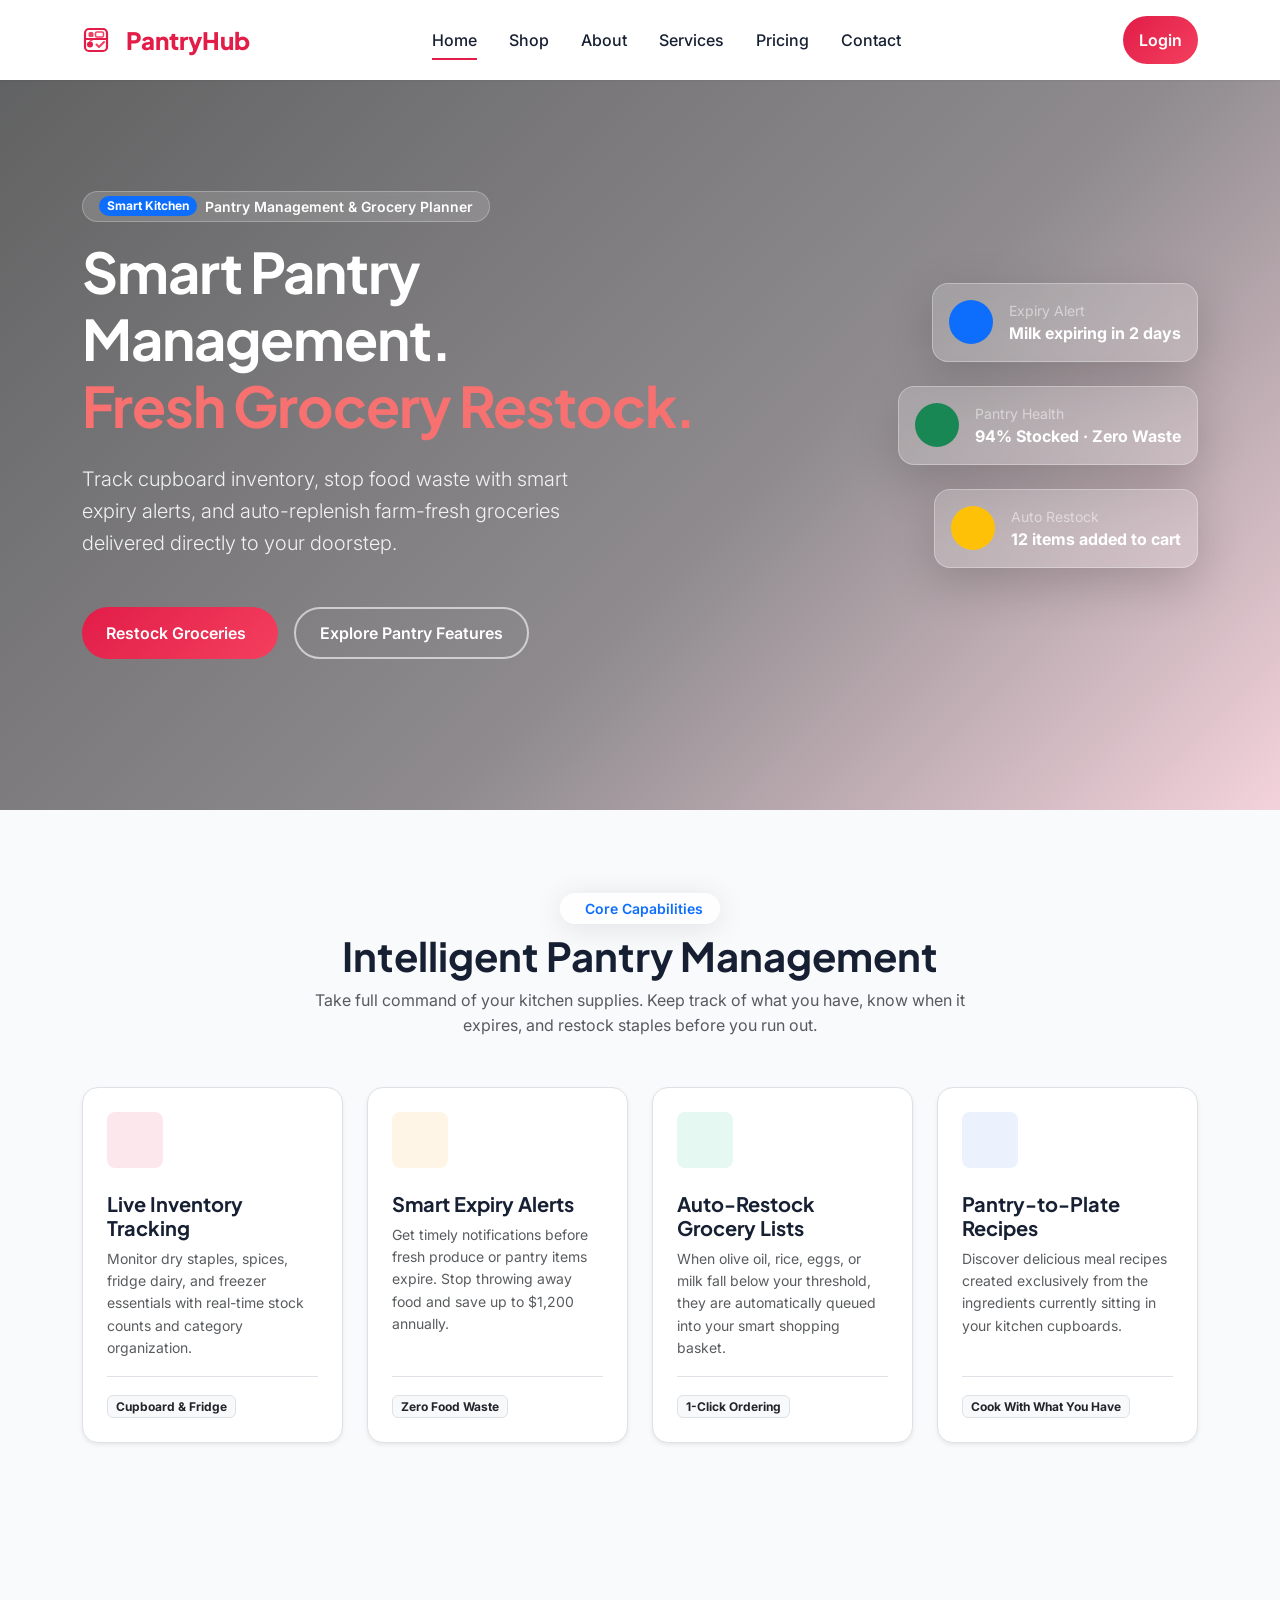
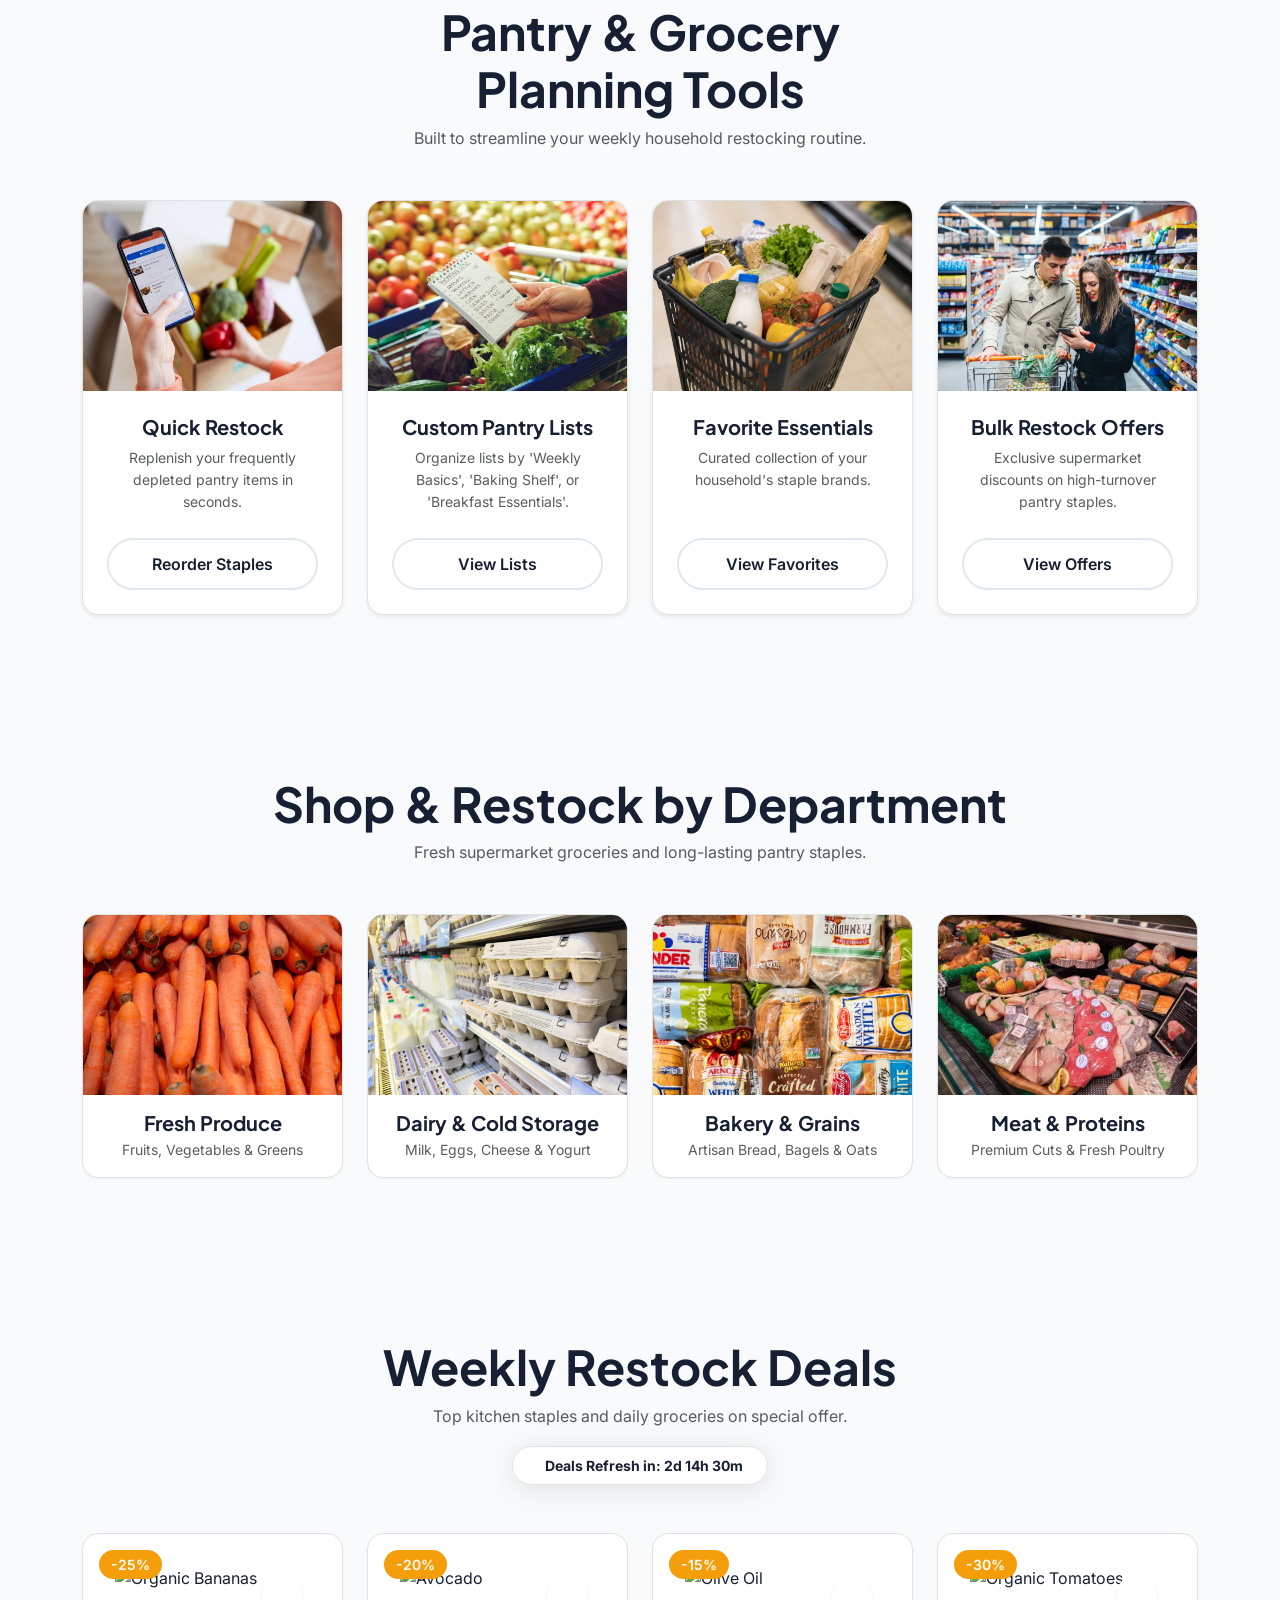
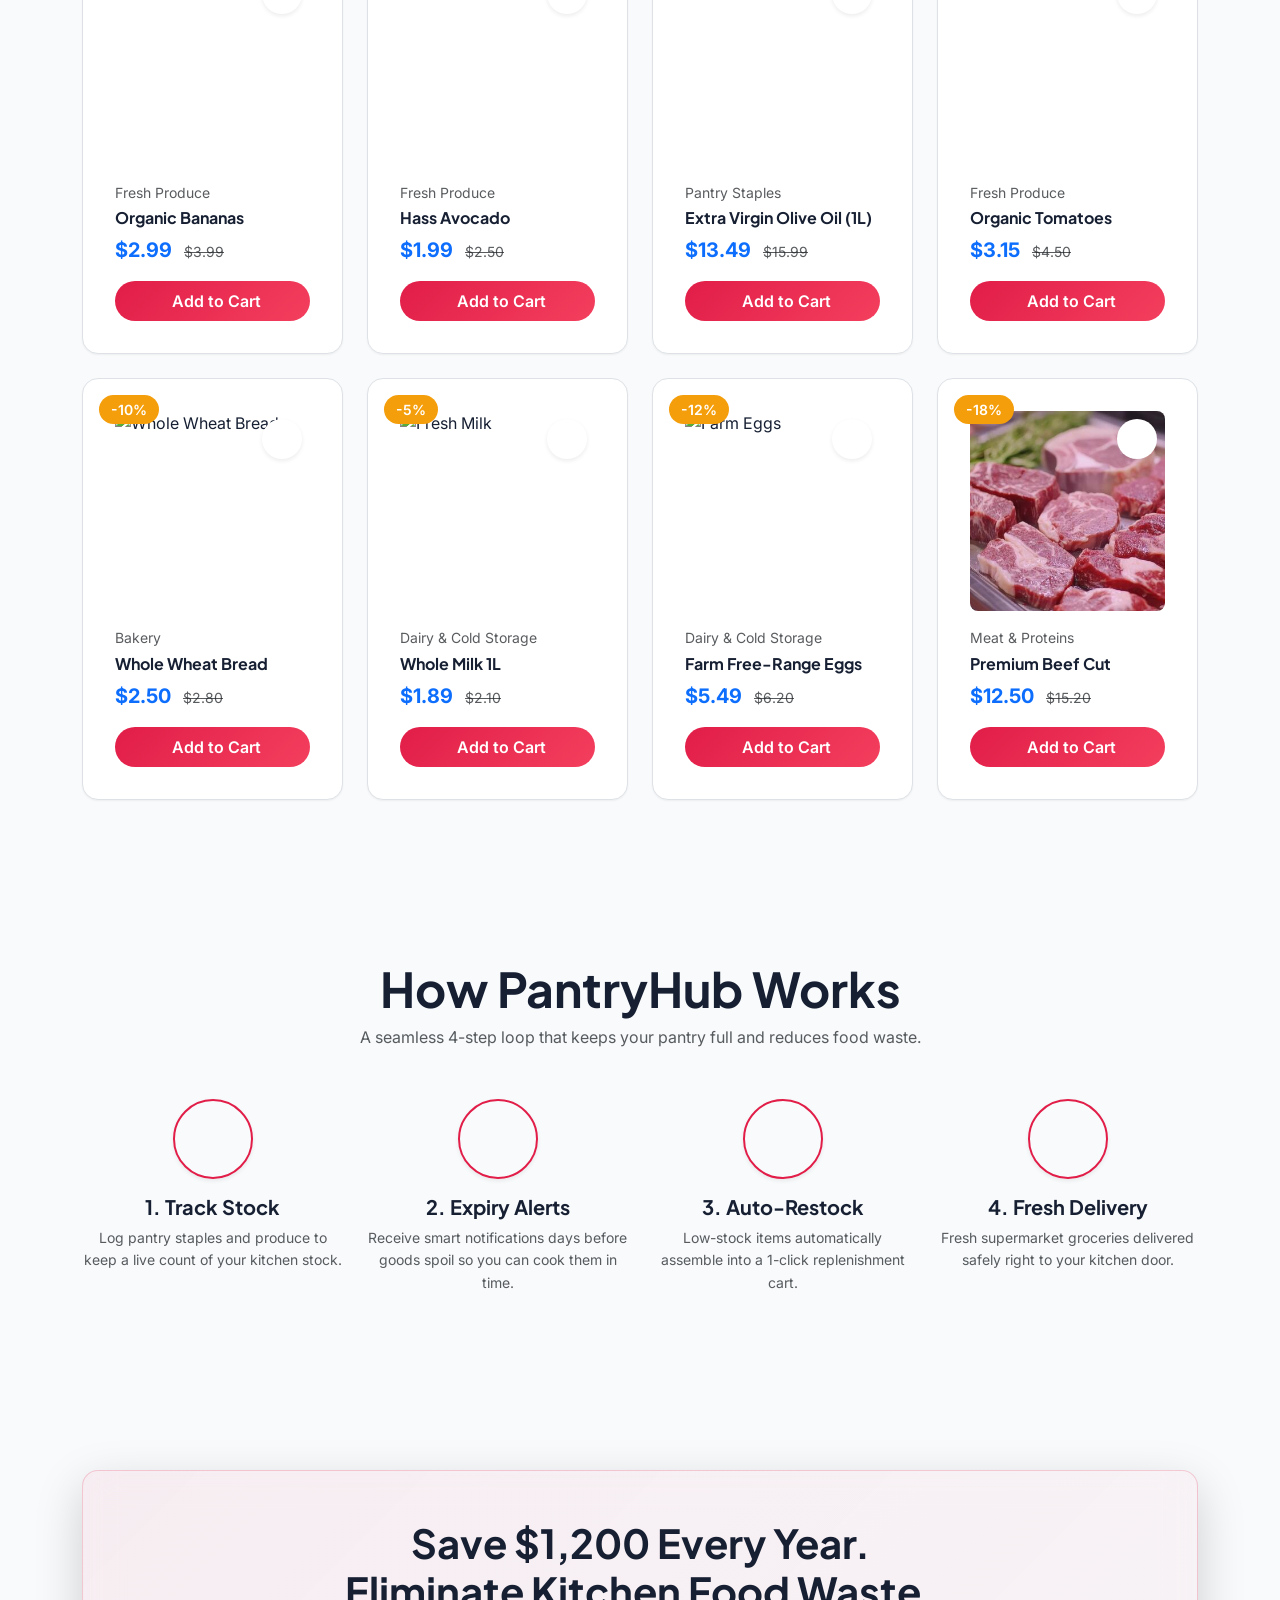
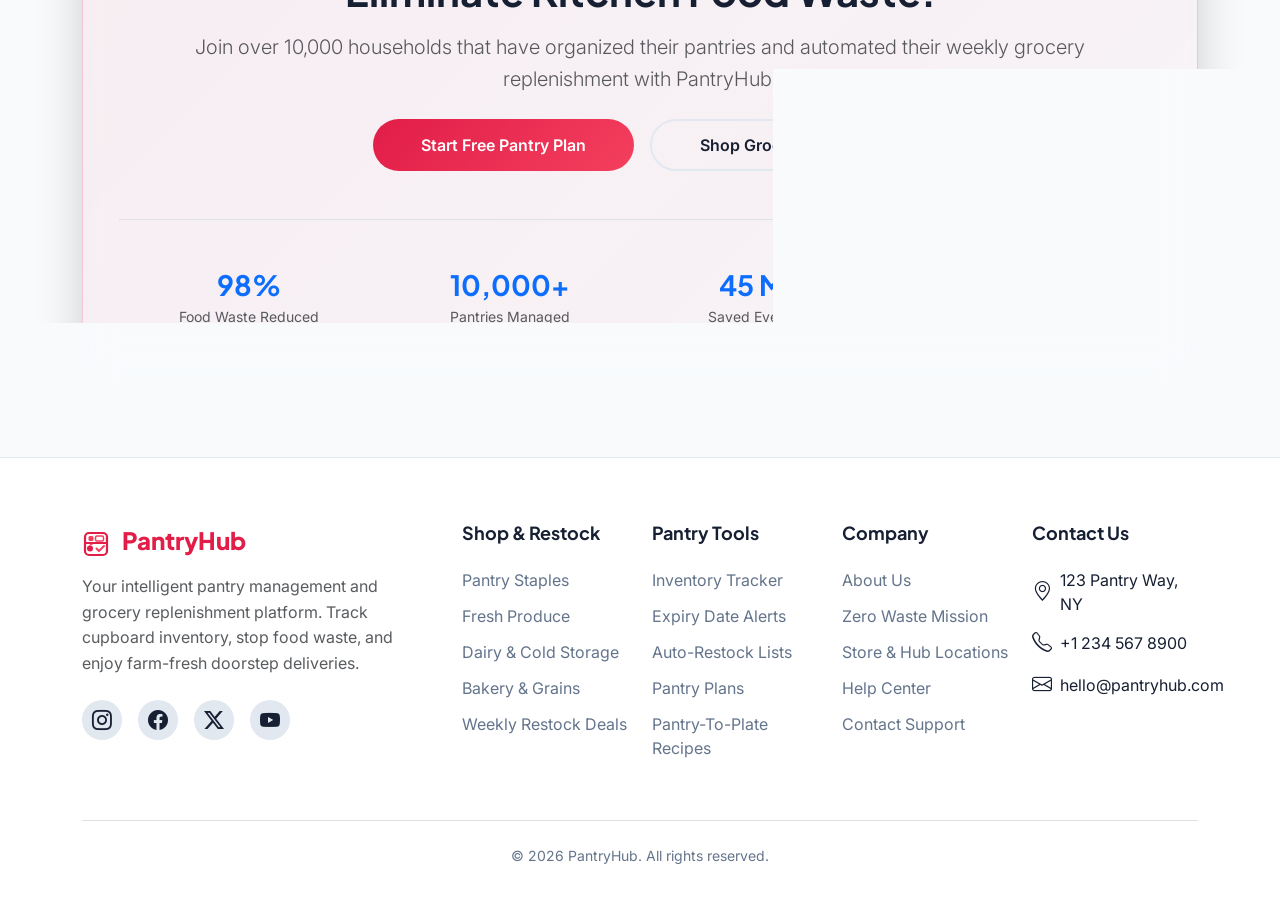
==== index.html @ 3bcec439 "Add files via upload" ====
<!DOCTYPE html>
<html lang="en" dir="ltr" data-theme="light">
<head>
    <meta charset="UTF-8">
    <meta name="viewport" content="width=device-width, initial-scale=1.0">
    <title>PantryHub | Smart Pantry Management & Grocery Planner</title>
    <meta name="description" content="Your smart kitchen pantry management, expiry tracking, and fresh grocery replenishment platform.">
    
    <!-- Bootstrap 5 CSS -->
    <link id="bs-style" href="https://cdn.jsdelivr.net/npm/bootstrap@5.3.3/dist/css/bootstrap.min.css" rel="stylesheet">
    
    <!-- Lucide Icons -->
    <script src="https://unpkg.com/lucide@latest"></script>
    
    <!-- Custom CSS -->
    <link rel="stylesheet" href="assets/css/style.css">
    <link rel="icon" type="image/svg+xml" href="favicon.svg">
</head>
<body>
    <!-- Page Loader -->
    <div id="page-loader" class="page-loader">
        <svg viewBox="0 0 28 28" fill="none" xmlns="http://www.w3.org/2000/svg" class="loader-basket">
            <rect x="3" y="3" width="22" height="22" rx="4" stroke="var(--color-primary)" stroke-width="2.2"/>
            <line x1="3" y1="13" x2="25" y2="13" stroke="var(--color-primary)" stroke-width="2"/>
            <rect x="6.5" y="6" width="5" height="5" rx="1.5" fill="var(--color-secondary)"/>
            <rect x="13.5" y="6" width="8" height="5" rx="1.5" stroke="var(--color-secondary)" stroke-width="1.5"/>
            <circle cx="8" cy="18.5" r="3" fill="var(--color-primary)"/>
            <path d="M8 15.5C8 14 9.5 14 10 14.5" stroke="var(--color-secondary)" stroke-width="1.2" stroke-linecap="round"/>
            <path d="M14.5 18.5L17 21L22 16" stroke="var(--color-secondary)" stroke-width="2" stroke-linecap="round" stroke-linejoin="round"/>
        </svg>
        <div class="loader-progress">
            <div class="loader-progress-bar"></div>
        </div>
    </div>

    <!-- Navbar -->
    <nav class="navbar navbar-expand-xl navbar-custom">
        <div class="container">
            <a class="navbar-brand" href="index.html">
                <svg width="28" height="28" viewBox="0 0 28 28" fill="none" xmlns="http://www.w3.org/2000/svg" class="me-2">
                    <rect x="3" y="3" width="22" height="22" rx="4" stroke="var(--color-primary)" stroke-width="2.2"/>
                    <line x1="3" y1="13" x2="25" y2="13" stroke="var(--color-primary)" stroke-width="2"/>
                    <rect x="6.5" y="6" width="5" height="5" rx="1.5" fill="var(--color-secondary)"/>
                    <rect x="13.5" y="6" width="8" height="5" rx="1.5" stroke="var(--color-secondary)" stroke-width="1.5"/>
                    <circle cx="8" cy="18.5" r="3" fill="var(--color-primary)"/>
                    <path d="M8 15.5C8 14 9.5 14 10 14.5" stroke="var(--color-secondary)" stroke-width="1.2" stroke-linecap="round"/>
                    <path d="M14.5 18.5L17 21L22 16" stroke="var(--color-secondary)" stroke-width="2" stroke-linecap="round" stroke-linejoin="round"/>
                </svg>
                <span>PantryHub</span>
            </a>
            
            <button class="navbar-toggler border-0 shadow-none d-xl-none" type="button" data-bs-toggle="offcanvas" data-bs-target="#mobileMenu" aria-controls="mobileMenu">
                <i data-lucide="menu"></i>
            </button>

            <div class="collapse navbar-collapse d-none d-xl-flex" id="navbarNav">
                <ul class="navbar-nav mx-auto">
                    <li class="nav-item"><a class="nav-link active" href="index.html">Home</a></li>
                    <li class="nav-item"><a class="nav-link" href="shop.html">Shop</a></li>
                    <li class="nav-item"><a class="nav-link" href="about.html">About</a></li>
                    <li class="nav-item"><a class="nav-link" href="services.html">Services</a></li>
                    <li class="nav-item"><a class="nav-link" href="pricing.html">Pricing</a></li>
                    <li class="nav-item"><a class="nav-link" href="contact.html">Contact</a></li>
                </ul>
                <div class="nav-controls d-flex align-items-center gap-2">
                    <a href="cart.html" class="nav-icon-btn" aria-label="Cart">
                        <i data-lucide="shopping-cart"></i>
                        <span class="cart-badge" style="display: none;">0</span>
                    </a>
                    <a href="login.html" class="btn-primary-custom ms-2 px-3 py-1.5" aria-label="Login">Login</a>
                </div>
            </div>
        </div>
    </nav>

    <!-- Offcanvas Mobile Menu -->
    <div class="offcanvas offcanvas-end" tabindex="-1" id="mobileMenu" aria-labelledby="mobileMenuLabel">
        <div class="offcanvas-header justify-content-center gap-3">
            <h5 class="offcanvas-title mb-0" id="mobileMenuLabel">Menu</h5>
            <button type="button" class="btn-close-custom" data-bs-dismiss="offcanvas" aria-label="Close">
                <i data-lucide="x"></i>
            </button>
        </div>
        <div class="offcanvas-body d-flex flex-column text-center">
            <ul class="navbar-nav flex-column mb-4 align-items-center w-100">
                <li class="nav-item"><a class="nav-link active" href="index.html">Home</a></li>
                <li class="nav-item"><a class="nav-link" href="shop.html">Shop</a></li>
                <li class="nav-item"><a class="nav-link" href="about.html">About</a></li>
                <li class="nav-item"><a class="nav-link" href="services.html">Services</a></li>
                <li class="nav-item"><a class="nav-link" href="pricing.html">Pricing</a></li>
                <li class="nav-item"><a class="nav-link" href="contact.html">Contact</a></li>
            </ul>
            <div class="d-flex justify-content-center mb-4 w-100 px-3">
                <a href="login.html" class="btn-primary-custom w-100 py-2">Login</a>
            </div>
        </div>
    </div>

    <!-- MAIN CONTENT -->
    <main>
        <!-- SECTION 1: HERO -->
        <section class="hero-section section-padding position-relative overflow-hidden" style="min-height: 90vh; display: flex; align-items: center; padding-top: 120px; background: url('https://images.unsplash.com/photo-1542838132-92c53300491e?w=1600&q=85') center center / cover no-repeat;">
            <!-- Dark overlay for text readability -->
            <div style="position:absolute;inset:0;background:linear-gradient(135deg,rgba(0,0,0,0.62) 0%,rgba(15,5,10,0.45) 60%,rgba(225,29,72,0.18) 100%);z-index:0;"></div>
            <div class="container position-relative z-1">
                <div class="row align-items-center">
                    <div class="col-lg-7 mb-5 mb-lg-0 text-center text-lg-start">
                        <div class="d-inline-flex align-items-center gap-2 px-3 py-1 rounded-pill mb-3" style="background:rgba(255,255,255,0.15);backdrop-filter:blur(8px);border:1px solid rgba(255,255,255,0.25);">
                            <span class="badge bg-primary rounded-pill px-2 py-1 small">Smart Kitchen</span>
                            <span class="small fw-semibold text-white">Pantry Management &amp; Grocery Planner</span>
                        </div>
                        <h1 class="mb-4 display-4 fw-bold text-white">Smart Pantry Management.<br><span style="color:#f87171;">Fresh Grocery Restock.</span></h1>
                        <p class="lead mb-5 mx-auto mx-lg-0 text-white" style="max-width: 520px; opacity:0.9;">Track cupboard inventory, stop food waste with smart expiry alerts, and auto-replenish farm-fresh groceries delivered directly to your doorstep.</p>
                        <div class="d-flex flex-wrap justify-content-center justify-content-lg-start gap-3">
                            <a href="shop.html" class="btn-primary-custom">
                                Restock Groceries <i data-lucide="arrow-right"></i>
                            </a>
                            <a href="#pantry-features" class="btn-outline-custom" style="color:#fff;border-color:rgba(255,255,255,0.6);">
                                Explore Pantry Features
                            </a>
                        </div>
                    </div>
                    <div class="col-lg-5 d-none d-lg-flex flex-column gap-4 align-items-end">
                        <!-- Floating Glass Badges over the bg image -->
                        <div class="floating-element" style="animation-delay:0.5s;">
                            <div style="background:rgba(255,255,255,0.18);backdrop-filter:blur(12px);border:1px solid rgba(255,255,255,0.3);" class="p-3 rounded-4 d-flex align-items-center gap-3 shadow-lg text-start">
                                <div class="bg-primary text-white rounded-circle p-2 d-flex align-items-center justify-content-center" style="width:44px;height:44px;flex-shrink:0;">
                                    <i data-lucide="bell" size="22"></i>
                                </div>
                                <div>
                                    <span class="small text-white-50 d-block">Expiry Alert</span>
                                    <span class="fw-bold text-white">Milk expiring in 2 days</span>
                                </div>
                            </div>
                        </div>
                        <div class="floating-element" style="animation-delay:1.8s;">
                            <div style="background:rgba(255,255,255,0.18);backdrop-filter:blur(12px);border:1px solid rgba(255,255,255,0.3);" class="p-3 rounded-4 d-flex align-items-center gap-3 shadow-lg text-start">
                                <div class="bg-success text-white rounded-circle p-2 d-flex align-items-center justify-content-center" style="width:44px;height:44px;flex-shrink:0;">
                                    <i data-lucide="check-circle" size="22"></i>
                                </div>
                                <div>
                                    <span class="small text-white-50 d-block">Pantry Health</span>
                                    <span class="fw-bold text-white">94% Stocked · Zero Waste</span>
                                </div>
                            </div>
                        </div>
                        <div class="floating-element" style="animation-delay:3s;">
                            <div style="background:rgba(255,255,255,0.18);backdrop-filter:blur(12px);border:1px solid rgba(255,255,255,0.3);" class="p-3 rounded-4 d-flex align-items-center gap-3 shadow-lg text-start">
                                <div class="bg-warning text-dark rounded-circle p-2 d-flex align-items-center justify-content-center" style="width:44px;height:44px;flex-shrink:0;">
                                    <i data-lucide="shopping-cart" size="22"></i>
                                </div>
                                <div>
                                    <span class="small text-white-50 d-block">Auto Restock</span>
                                    <span class="fw-bold text-white">12 items added to cart</span>
                                </div>
                            </div>
                        </div>
                    </div>
                </div>
            </div>
        </section>

        <!-- SECTION 2: SMART PANTRY MANAGEMENT SUITE -->
        <section id="pantry-features" class="section-padding bg-surface">
            <div class="container">
                <div class="text-center mb-5 mx-auto" style="max-width: 680px;">
                    <div class="d-inline-flex align-items-center gap-2 px-3 py-1 rounded-pill mb-2 glass-panel">
                        <i data-lucide="sparkles" size="16" style="color: var(--color-primary);"></i>
                        <span class="small fw-semibold text-primary">Core Capabilities</span>
                    </div>
                    <h2 class="display-6 fw-bold">Intelligent Pantry Management</h2>
                    <p class="text-muted">Take full command of your kitchen supplies. Keep track of what you have, know when it expires, and restock staples before you run out.</p>
                </div>
                
                <div class="row g-4">
                    <!-- Feature Card 1 -->
                    <div class="col-12 col-md-6 col-lg-3">
                        <div class="card-premium h-100 d-flex flex-column p-4 border rounded-4 shadow-sm">
                            <div class="rounded-3 p-3 mb-4 d-inline-flex align-items-center justify-content-center" style="background: rgba(225, 29, 72, 0.1); width: 56px; height: 56px;">
                                <i data-lucide="boxes" size="28" style="color: var(--color-primary);"></i>
                            </div>
                            <h5 class="fw-bold mb-2">Live Inventory Tracking</h5>
                            <p class="text-muted small mb-0 flex-grow-1">Monitor dry staples, spices, fridge dairy, and freezer essentials with real-time stock counts and category organization.</p>
                            <div class="pt-3 border-top mt-3">
                                <span class="badge bg-light text-dark border">Cupboard & Fridge</span>
                            </div>
                        </div>
                    </div>

                    <!-- Feature Card 2 -->
                    <div class="col-12 col-md-6 col-lg-3">
                        <div class="card-premium h-100 d-flex flex-column p-4 border rounded-4 shadow-sm">
                            <div class="rounded-3 p-3 mb-4 d-inline-flex align-items-center justify-content-center" style="background: rgba(245, 158, 11, 0.1); width: 56px; height: 56px;">
                                <i data-lucide="calendar-clock" size="28" style="color: var(--color-accent);"></i>
                            </div>
                            <h5 class="fw-bold mb-2">Smart Expiry Alerts</h5>
                            <p class="text-muted small mb-0 flex-grow-1">Get timely notifications before fresh produce or pantry items expire. Stop throwing away food and save up to $1,200 annually.</p>
                            <div class="pt-3 border-top mt-3">
                                <span class="badge bg-light text-dark border">Zero Food Waste</span>
                            </div>
                        </div>
                    </div>

                    <!-- Feature Card 3 -->
                    <div class="col-12 col-md-6 col-lg-3">
                        <div class="card-premium h-100 d-flex flex-column p-4 border rounded-4 shadow-sm">
                            <div class="rounded-3 p-3 mb-4 d-inline-flex align-items-center justify-content-center" style="background: rgba(16, 185, 129, 0.1); width: 56px; height: 56px;">
                                <i data-lucide="refresh-cw" size="28" style="color: #10B981;"></i>
                            </div>
                            <h5 class="fw-bold mb-2">Auto-Restock Grocery Lists</h5>
                            <p class="text-muted small mb-0 flex-grow-1">When olive oil, rice, eggs, or milk fall below your threshold, they are automatically queued into your smart shopping basket.</p>
                            <div class="pt-3 border-top mt-3">
                                <span class="badge bg-light text-dark border">1-Click Ordering</span>
                            </div>
                        </div>
                    </div>

                    <!-- Feature Card 4 -->
                    <div class="col-12 col-md-6 col-lg-3">
                        <div class="card-premium h-100 d-flex flex-column p-4 border rounded-4 shadow-sm">
                            <div class="rounded-3 p-3 mb-4 d-inline-flex align-items-center justify-content-center" style="background: rgba(59, 130, 246, 0.1); width: 56px; height: 56px;">
                                <i data-lucide="chef-hat" size="28" style="color: #3B82F6;"></i>
                            </div>
                            <h5 class="fw-bold mb-2">Pantry-to-Plate Recipes</h5>
                            <p class="text-muted small mb-0 flex-grow-1">Discover delicious meal recipes created exclusively from the ingredients currently sitting in your kitchen cupboards.</p>
                            <div class="pt-3 border-top mt-3">
                                <span class="badge bg-light text-dark border">Cook With What You Have</span>
                            </div>
                        </div>
                    </div>
                </div>
            </div>
        </section>

        <!-- SECTION 3: PERSONALIZED PANTRY TOOLS -->
        <section class="section-padding">
            <div class="container">
                <div class="text-center mb-5 mx-auto" style="max-width: 600px;">
                    <h2 class="fw-bold">Pantry & Grocery Planning Tools</h2>
                    <p class="text-muted">Built to streamline your weekly household restocking routine.</p>
                </div>
                
                <div class="row g-4 justify-content-center">
                    <div class="col-12 col-md-6 col-xl-3">
                        <div class="card-premium h-100 d-flex flex-column text-center p-0 overflow-hidden rounded-4 border shadow-sm">
                            <img src="assets/images/Buy Again.png" alt="Quick Reorder" class="w-100 img-fluid object-fit-cover" style="height: 190px;">
                            <div class="p-4 d-flex flex-column flex-grow-1 align-items-center w-100">
                                <h5 class="fw-bold mb-2">Quick Restock</h5>
                                <p class="small text-muted mb-4">Replenish your frequently depleted pantry items in seconds.</p>
                                <a href="shop.html" class="btn-outline-custom mt-auto w-100">Reorder Staples</a>
                            </div>
                        </div>
                    </div>
                    <div class="col-12 col-md-6 col-xl-3">
                        <div class="card-premium h-100 d-flex flex-column text-center p-0 overflow-hidden rounded-4 border shadow-sm">
                            <img src="assets/images/Saved Lists.png" alt="Saved Lists" class="w-100 img-fluid object-fit-cover" style="height: 190px;">
                            <div class="p-4 d-flex flex-column flex-grow-1 align-items-center w-100">
                                <h5 class="fw-bold mb-2">Custom Pantry Lists</h5>
                                <p class="small text-muted mb-4">Organize lists by 'Weekly Basics', 'Baking Shelf', or 'Breakfast Essentials'.</p>
                                <a href="shop.html" class="btn-outline-custom mt-auto w-100">View Lists</a>
                            </div>
                        </div>
                    </div>
                    <div class="col-12 col-md-6 col-xl-3">
                        <div class="card-premium h-100 d-flex flex-column text-center p-0 overflow-hidden rounded-4 border shadow-sm">
                            <img src="assets/images/Favorite Products.png" alt="Favorite Products" class="w-100 img-fluid object-fit-cover" style="height: 190px;">
                            <div class="p-4 d-flex flex-column flex-grow-1 align-items-center w-100">
                                <h5 class="fw-bold mb-2">Favorite Essentials</h5>
                                <p class="small text-muted mb-4">Curated collection of your household's staple brands.</p>
                                <a href="shop.html" class="btn-outline-custom mt-auto w-100">View Favorites</a>
                            </div>
                        </div>
                    </div>
                    <div class="col-12 col-md-6 col-xl-3">
                        <div class="card-premium h-100 d-flex flex-column text-center p-0 overflow-hidden rounded-4 border shadow-sm">
                            <img src="assets/images/Personalized Deals.png" alt="Personalized Deals" class="w-100 img-fluid object-fit-cover" style="height: 190px;">
                            <div class="p-4 d-flex flex-column flex-grow-1 align-items-center w-100">
                                <h5 class="fw-bold mb-2">Bulk Restock Offers</h5>
                                <p class="small text-muted mb-4">Exclusive supermarket discounts on high-turnover pantry staples.</p>
                                <a href="shop.html" class="btn-outline-custom mt-auto w-100">View Offers</a>
                            </div>
                        </div>
                    </div>
                </div>
            </div>
        </section>

        <!-- SECTION 4: SHOP BY DEPARTMENT -->
        <section class="departments-section section-padding bg-surface">
            <div class="container">
                <div class="text-center mb-5">
                    <h2 class="fw-bold">Shop & Restock by Department</h2>
                    <p class="text-muted">Fresh supermarket groceries and long-lasting pantry staples.</p>
                </div>
                <div class="row g-4">
                    <!-- Dept Card 1 -->
                    <div class="col-12 col-sm-6 col-md-6 col-lg-6 col-xl-3">
                        <a href="shop.html" class="text-decoration-none text-body">
                            <div class="card-premium text-center tilt-card p-0 overflow-hidden h-100 border rounded-4">
                                <div class="tilt-content h-100 d-flex flex-column">
                                    <img src="assets/images/Fresh Produce.png" alt="Fresh Produce" class="w-100 flex-grow-1" style="height: 180px; object-fit: cover;">
                                    <div class="p-3 bg-surface">
                                        <h5 class="fw-bold mb-1">Fresh Produce</h5>
                                        <p class="small text-muted mb-0">Fruits, Vegetables & Greens</p>
                                    </div>
                                </div>
                            </div>
                        </a>
                    </div>
                    <!-- Dept Card 2 -->
                    <div class="col-12 col-sm-6 col-md-6 col-lg-6 col-xl-3">
                        <a href="shop.html" class="text-decoration-none text-body">
                            <div class="card-premium text-center tilt-card p-0 overflow-hidden h-100 border rounded-4">
                                <div class="tilt-content h-100 d-flex flex-column">
                                    <img src="assets/images/Dairy & Eggs.png" alt="Dairy & Eggs" class="w-100 flex-grow-1" style="height: 180px; object-fit: cover;">
                                    <div class="p-3 bg-surface">
                                        <h5 class="fw-bold mb-1">Dairy & Cold Storage</h5>
                                        <p class="small text-muted mb-0">Milk, Eggs, Cheese & Yogurt</p>
                                    </div>
                                </div>
                            </div>
                        </a>
                    </div>
                    <!-- Dept Card 3 -->
                    <div class="col-12 col-sm-6 col-md-6 col-lg-6 col-xl-3">
                        <a href="shop.html" class="text-decoration-none text-body">
                            <div class="card-premium text-center tilt-card p-0 overflow-hidden h-100 border rounded-4">
                                <div class="tilt-content h-100 d-flex flex-column">
                                    <img src="assets/images/Bakery.png" alt="Bakery" class="w-100 flex-grow-1" style="height: 180px; object-fit: cover;">
                                    <div class="p-3 bg-surface">
                                        <h5 class="fw-bold mb-1">Bakery & Grains</h5>
                                        <p class="small text-muted mb-0">Artisan Bread, Bagels & Oats</p>
                                    </div>
                                </div>
                            </div>
                        </a>
                    </div>
                    <!-- Dept Card 4 -->
                    <div class="col-12 col-sm-6 col-md-6 col-lg-6 col-xl-3">
                        <a href="shop.html" class="text-decoration-none text-body">
                            <div class="card-premium text-center tilt-card p-0 overflow-hidden h-100 border rounded-4">
                                <div class="tilt-content h-100 d-flex flex-column">
                                    <img src="assets/images/Meat & Seafood.png" alt="Meat & Seafood" class="w-100 flex-grow-1" style="height: 180px; object-fit: cover;">
                                    <div class="p-3 bg-surface">
                                        <h5 class="fw-bold mb-1">Meat & Proteins</h5>
                                        <p class="small text-muted mb-0">Premium Cuts & Fresh Poultry</p>
                                    </div>
                                </div>
                            </div>
                        </a>
                    </div>
                </div>
            </div>
        </section>

        <!-- SECTION 5: WEEKLY DEALS & PANTRY RESTOCK ESSENTIALS -->
        <section class="deals-section section-padding">
            <div class="container">
                <div class="text-center mb-5">
                    <h2 class="fw-bold">Weekly Restock Deals</h2>
                    <p class="text-muted mb-3">Top kitchen staples and daily groceries on special offer.</p>
                    <div class="d-inline-flex align-items-center gap-2 glass-panel px-4 py-2 rounded-pill border">
                        <i data-lucide="clock" style="color: var(--color-accent)"></i>
                        <span class="fw-bold small">Deals Refresh in: 2d 14h 30m</span>
                    </div>
                </div>
                
                <div class="row g-4" id="deals-container">
                    <!-- Demo Product 1 -->
                    <div class="col-12 col-sm-6 col-md-6 col-lg-6 col-xl-3">
                        <div class="card-premium position-relative overflow-hidden h-100 d-flex flex-column border rounded-4">
                            <span class="badge-discount">-25%</span>
                            <div class="position-relative mb-3 rounded-3 overflow-hidden bg-white" style="height: 200px;">
                                <img src="https://images.unsplash.com/photo-1603833665858-e61d17a86224?w=500&q=80" alt="Organic Bananas" class="img-fluid w-100 h-100 object-fit-cover transition-transform" style="transition: transform 0.3s;" onmouseover="this.style.transform='scale(1.08)'" onmouseout="this.style.transform='scale(1)'">
                                <div class="position-absolute top-0 end-0 p-2">
                                    <button class="nav-icon-btn bg-white shadow-sm" aria-label="Add to wishlist"><i data-lucide="heart" size="18"></i></button>
                                </div>
                            </div>
                            <div class="mt-auto">
                                <p class="text-muted small mb-1">Fresh Produce</p>
                                <h6 class="mb-2 fw-bold">Organic Bananas</h6>
                                <div class="d-flex align-items-center justify-content-between mb-3">
                                    <div>
                                        <span class="fs-5 fw-bold text-primary">$2.99</span>
                                        <span class="text-decoration-line-through text-muted ms-2 small">$3.99</span>
                                    </div>
                                </div>
                                <button class="btn-primary-custom w-100 rounded-pill py-2 text-sm add-to-cart-btn" data-id="1">
                                    <i data-lucide="shopping-cart" size="18"></i> Add to Cart
                                </button>
                            </div>
                        </div>
                    </div>
                    <!-- Demo Product 2 -->
                    <div class="col-12 col-sm-6 col-md-6 col-lg-6 col-xl-3">
                        <div class="card-premium position-relative overflow-hidden h-100 d-flex flex-column border rounded-4">
                            <span class="badge-discount">-20%</span>
                            <div class="position-relative mb-3 rounded-3 overflow-hidden bg-white" style="height: 200px;">
                                <img src="https://images.unsplash.com/photo-1523049673857-eb18f1d7b578?w=500&q=80" alt="Avocado" class="img-fluid w-100 h-100 object-fit-cover transition-transform" style="transition: transform 0.3s;" onmouseover="this.style.transform='scale(1.08)'" onmouseout="this.style.transform='scale(1)'">
                                <div class="position-absolute top-0 end-0 p-2">
                                    <button class="nav-icon-btn bg-white shadow-sm" aria-label="Add to wishlist"><i data-lucide="heart" size="18"></i></button>
                                </div>
                            </div>
                            <div class="mt-auto">
                                <p class="text-muted small mb-1">Fresh Produce</p>
                                <h6 class="mb-2 fw-bold">Hass Avocado</h6>
                                <div class="d-flex align-items-center justify-content-between mb-3">
                                    <div>
                                        <span class="fs-5 fw-bold text-primary">$1.99</span>
                                        <span class="text-decoration-line-through text-muted ms-2 small">$2.50</span>
                                    </div>
                                </div>
                                <button class="btn-primary-custom w-100 rounded-pill py-2 text-sm add-to-cart-btn" data-id="9">
                                    <i data-lucide="shopping-cart" size="18"></i> Add to Cart
                                </button>
                            </div>
                        </div>
                    </div>
                    <!-- Demo Product 3 -->
                    <div class="col-12 col-sm-6 col-md-6 col-lg-6 col-xl-3">
                        <div class="card-premium position-relative overflow-hidden h-100 d-flex flex-column border rounded-4">
                            <span class="badge-discount">-15%</span>
                            <div class="position-relative mb-3 rounded-3 overflow-hidden bg-white" style="height: 200px;">
                                <img src="https://images.unsplash.com/photo-1474979266404-7eaacbcd87c5?w=500&q=80" alt="Olive Oil" class="img-fluid w-100 h-100 object-fit-cover transition-transform" style="transition: transform 0.3s;" onmouseover="this.style.transform='scale(1.08)'" onmouseout="this.style.transform='scale(1)'">
                                <div class="position-absolute top-0 end-0 p-2">
                                    <button class="nav-icon-btn bg-white shadow-sm" aria-label="Add to wishlist"><i data-lucide="heart" size="18"></i></button>
                                </div>
                            </div>
                            <div class="mt-auto">
                                <p class="text-muted small mb-1">Pantry Staples</p>
                                <h6 class="mb-2 fw-bold">Extra Virgin Olive Oil (1L)</h6>
                                <div class="d-flex align-items-center justify-content-between mb-3">
                                    <div>
                                        <span class="fs-5 fw-bold text-primary">$13.49</span>
                                        <span class="text-decoration-line-through text-muted ms-2 small">$15.99</span>
                                    </div>
                                </div>
                                <button class="btn-primary-custom w-100 rounded-pill py-2 text-sm add-to-cart-btn" data-id="41">
                                    <i data-lucide="shopping-cart" size="18"></i> Add to Cart
                                </button>
                            </div>
                        </div>
                    </div>
                    <!-- Demo Product 4 -->
                    <div class="col-12 col-sm-6 col-md-6 col-lg-6 col-xl-3">
                        <div class="card-premium position-relative overflow-hidden h-100 d-flex flex-column border rounded-4">
                            <span class="badge-discount">-30%</span>
                            <div class="position-relative mb-3 rounded-3 overflow-hidden bg-white" style="height: 200px;">
                                <img src="https://images.unsplash.com/photo-1592924357228-91a4daadcfea?w=500&q=80" alt="Organic Tomatoes" class="img-fluid w-100 h-100 object-fit-cover transition-transform" style="transition: transform 0.3s;" onmouseover="this.style.transform='scale(1.08)'" onmouseout="this.style.transform='scale(1)'">
                                <div class="position-absolute top-0 end-0 p-2">
                                    <button class="nav-icon-btn bg-white shadow-sm" aria-label="Add to wishlist"><i data-lucide="heart" size="18"></i></button>
                                </div>
                            </div>
                            <div class="mt-auto">
                                <p class="text-muted small mb-1">Fresh Produce</p>
                                <h6 class="mb-2 fw-bold">Organic Tomatoes</h6>
                                <div class="d-flex align-items-center justify-content-between mb-3">
                                    <div>
                                        <span class="fs-5 fw-bold text-primary">$3.15</span>
                                        <span class="text-decoration-line-through text-muted ms-2 small">$4.50</span>
                                    </div>
                                </div>
                                <button class="btn-primary-custom w-100 rounded-pill py-2 text-sm add-to-cart-btn" data-id="8">
                                    <i data-lucide="shopping-cart" size="18"></i> Add to Cart
                                </button>
                            </div>
                        </div>
                    </div>
                    <!-- Demo Product 5 -->
                    <div class="col-12 col-sm-6 col-md-6 col-lg-6 col-xl-3">
                        <div class="card-premium position-relative overflow-hidden h-100 d-flex flex-column border rounded-4">
                            <span class="badge-discount">-10%</span>
                            <div class="position-relative mb-3 rounded-3 overflow-hidden bg-white" style="height: 200px;">
                                <img src="https://images.unsplash.com/photo-1509440159596-0249088772ff?w=500&q=80" alt="Whole Wheat Bread" class="img-fluid w-100 h-100 object-fit-cover transition-transform" style="transition: transform 0.3s;" onmouseover="this.style.transform='scale(1.08)'" onmouseout="this.style.transform='scale(1)'">
                                <div class="position-absolute top-0 end-0 p-2">
                                    <button class="nav-icon-btn bg-white shadow-sm" aria-label="Add to wishlist"><i data-lucide="heart" size="18"></i></button>
                                </div>
                            </div>
                            <div class="mt-auto">
                                <p class="text-muted small mb-1">Bakery</p>
                                <h6 class="mb-2 fw-bold">Whole Wheat Bread</h6>
                                <div class="d-flex align-items-center justify-content-between mb-3">
                                    <div>
                                        <span class="fs-5 fw-bold text-primary">$2.50</span>
                                        <span class="text-decoration-line-through text-muted ms-2 small">$2.80</span>
                                    </div>
                                </div>
                                <button class="btn-primary-custom w-100 rounded-pill py-2 text-sm add-to-cart-btn" data-id="19">
                                    <i data-lucide="shopping-cart" size="18"></i> Add to Cart
                                </button>
                            </div>
                        </div>
                    </div>
                    <!-- Demo Product 6 -->
                    <div class="col-12 col-sm-6 col-md-6 col-lg-6 col-xl-3">
                        <div class="card-premium position-relative overflow-hidden h-100 d-flex flex-column border rounded-4">
                            <span class="badge-discount">-5%</span>
                            <div class="position-relative mb-3 rounded-3 overflow-hidden bg-white" style="height: 200px;">
                                <img src="https://images.unsplash.com/photo-1563636619-e9143da7973b?w=500&q=80" alt="Fresh Milk" class="img-fluid w-100 h-100 object-fit-cover transition-transform" style="transition: transform 0.3s;" onmouseover="this.style.transform='scale(1.08)'" onmouseout="this.style.transform='scale(1)'">
                                <div class="position-absolute top-0 end-0 p-2">
                                    <button class="nav-icon-btn bg-white shadow-sm" aria-label="Add to wishlist"><i data-lucide="heart" size="18"></i></button>
                                </div>
                            </div>
                            <div class="mt-auto">
                                <p class="text-muted small mb-1">Dairy & Cold Storage</p>
                                <h6 class="mb-2 fw-bold">Whole Milk 1L</h6>
                                <div class="d-flex align-items-center justify-content-between mb-3">
                                    <div>
                                        <span class="fs-5 fw-bold text-primary">$1.89</span>
                                        <span class="text-decoration-line-through text-muted ms-2 small">$2.10</span>
                                    </div>
                                </div>
                                <button class="btn-primary-custom w-100 rounded-pill py-2 text-sm add-to-cart-btn" data-id="14">
                                    <i data-lucide="shopping-cart" size="18"></i> Add to Cart
                                </button>
                            </div>
                        </div>
                    </div>
                    <!-- Demo Product 7 -->
                    <div class="col-12 col-sm-6 col-md-6 col-lg-6 col-xl-3">
                        <div class="card-premium position-relative overflow-hidden h-100 d-flex flex-column border rounded-4">
                            <span class="badge-discount">-12%</span>
                            <div class="position-relative mb-3 rounded-3 overflow-hidden bg-white" style="height: 200px;">
                                <img src="https://images.unsplash.com/photo-1582722872445-44dc5f7e3c8f?w=500&q=80" alt="Farm Eggs" class="img-fluid w-100 h-100 object-fit-cover transition-transform" style="transition: transform 0.3s;" onmouseover="this.style.transform='scale(1.08)'" onmouseout="this.style.transform='scale(1)'">
                                <div class="position-absolute top-0 end-0 p-2">
                                    <button class="nav-icon-btn bg-white shadow-sm" aria-label="Add to wishlist"><i data-lucide="heart" size="18"></i></button>
                                </div>
                            </div>
                            <div class="mt-auto">
                                <p class="text-muted small mb-1">Dairy & Cold Storage</p>
                                <h6 class="mb-2 fw-bold">Farm Free-Range Eggs</h6>
                                <div class="d-flex align-items-center justify-content-between mb-3">
                                    <div>
                                        <span class="fs-5 fw-bold text-primary">$5.49</span>
                                        <span class="text-decoration-line-through text-muted ms-2 small">$6.20</span>
                                    </div>
                                </div>
                                <button class="btn-primary-custom w-100 rounded-pill py-2 text-sm add-to-cart-btn" data-id="13">
                                    <i data-lucide="shopping-cart" size="18"></i> Add to Cart
                                </button>
                            </div>
                        </div>
                    </div>
                    <!-- Demo Product 8 -->
                    <div class="col-12 col-sm-6 col-md-6 col-lg-6 col-xl-3">
                        <div class="card-premium position-relative overflow-hidden h-100 d-flex flex-column border rounded-4">
                            <span class="badge-discount">-18%</span>
                            <div class="position-relative mb-3 rounded-3 overflow-hidden bg-white" style="height: 200px;">
                                <img src="assets/images/Premium Beef Cut.png" alt="Premium Beef Cut" class="img-fluid w-100 h-100 object-fit-cover transition-transform" style="transition: transform 0.3s;" onmouseover="this.style.transform='scale(1.08)'" onmouseout="this.style.transform='scale(1)'">
                                <div class="position-absolute top-0 end-0 p-2">
                                    <button class="nav-icon-btn bg-white shadow-sm" aria-label="Add to wishlist"><i data-lucide="heart" size="18"></i></button>
                                </div>
                            </div>
                            <div class="mt-auto">
                                <p class="text-muted small mb-1">Meat & Proteins</p>
                                <h6 class="mb-2 fw-bold">Premium Beef Cut</h6>
                                <div class="d-flex align-items-center justify-content-between mb-3">
                                    <div>
                                        <span class="fs-5 fw-bold text-primary">$12.50</span>
                                        <span class="text-decoration-line-through text-muted ms-2 small">$15.20</span>
                                    </div>
                                </div>
                                <button class="btn-primary-custom w-100 rounded-pill py-2 text-sm add-to-cart-btn" data-id="25">
                                    <i data-lucide="shopping-cart" size="18"></i> Add to Cart
                                </button>
                            </div>
                        </div>
                    </div>
                </div>
            </div>
        </section>

        <!-- SECTION 6: HOW IT WORKS (PANTRY WORKFLOW) -->
        <section class="workflow-section section-padding bg-surface">
            <div class="container text-center">
                <div class="mb-5 mx-auto" style="max-width: 600px;">
                    <h2 class="fw-bold">How PantryHub Works</h2>
                    <p class="text-muted">A seamless 4-step loop that keeps your pantry full and reduces food waste.</p>
                </div>
                <div class="row position-relative">
                    <!-- Workflow Line (Desktop) -->
                    <div class="d-none d-lg-block position-absolute" style="top: 40px; inset-inline-start: 10%; inset-inline-end: 10%; height: 2px; background: dashed 2px var(--color-border); z-index: 0;"></div>
                    
                    <div class="col-12 col-md-6 col-lg-3 mb-4 mb-lg-0 position-relative z-1">
                        <div class="bg-surface rounded-circle d-flex align-items-center justify-content-center mx-auto mb-3 shadow-sm border border-2" style="width: 80px; height: 80px; border-color: var(--color-primary) !important;">
                            <i data-lucide="clipboard-list" size="32" style="color: var(--color-primary)"></i>
                        </div>
                        <h5 class="fw-bold">1. Track Stock</h5>
                        <p class="small text-muted">Log pantry staples and produce to keep a live count of your kitchen stock.</p>
                    </div>
                    
                    <div class="col-12 col-md-6 col-lg-3 mb-4 mb-lg-0 position-relative z-1">
                        <div class="bg-surface rounded-circle d-flex align-items-center justify-content-center mx-auto mb-3 shadow-sm border border-2" style="width: 80px; height: 80px; border-color: var(--color-primary) !important;">
                            <i data-lucide="bell-ring" size="32" style="color: var(--color-primary)"></i>
                        </div>
                        <h5 class="fw-bold">2. Expiry Alerts</h5>
                        <p class="small text-muted">Receive smart notifications days before goods spoil so you can cook them in time.</p>
                    </div>
                    
                    <div class="col-12 col-md-6 col-lg-3 mb-4 mb-lg-0 position-relative z-1">
                        <div class="bg-surface rounded-circle d-flex align-items-center justify-content-center mx-auto mb-3 shadow-sm border border-2" style="width: 80px; height: 80px; border-color: var(--color-primary) !important;">
                            <i data-lucide="shopping-bag" size="32" style="color: var(--color-primary)"></i>
                        </div>
                        <h5 class="fw-bold">3. Auto-Restock</h5>
                        <p class="small text-muted">Low-stock items automatically assemble into a 1-click replenishment cart.</p>
                    </div>
                    
                    <div class="col-12 col-md-6 col-lg-3 position-relative z-1">
                        <div class="bg-surface rounded-circle d-flex align-items-center justify-content-center mx-auto mb-3 shadow-sm border border-2" style="width: 80px; height: 80px; border-color: var(--color-primary) !important;">
                            <i data-lucide="truck" size="32" style="color: var(--color-primary)"></i>
                        </div>
                        <h5 class="fw-bold">4. Fresh Delivery</h5>
                        <p class="small text-muted">Fresh supermarket groceries delivered safely right to your kitchen door.</p>
                    </div>
                </div>
            </div>
        </section>

        <!-- SECTION 7: CUSTOMER CONVERSION & FOOD WASTE REDUCTION -->
        <section class="conversion-section section-padding position-relative overflow-hidden">
            <div class="container position-relative z-1">
                <div class="glass-panel rounded-4 p-5 text-center shadow-lg" style="background: linear-gradient(135deg, rgba(225,29,72,0.06), rgba(244,63,94,0.03)); border: 1px solid rgba(225,29,72,0.2);">
                    <h2 class="display-6 fw-bold mb-3">Save $1,200 Every Year.<br>Eliminate Kitchen Food Waste.</h2>
                    <p class="lead mb-4 max-w-md mx-auto text-muted">Join over 10,000 households that have organized their pantries and automated their weekly grocery replenishment with PantryHub.</p>
                    
                    <div class="d-flex flex-wrap justify-content-center gap-3 mb-5">
                        <a href="register.html" class="btn-primary-custom btn-lg px-5">
                            Start Free Pantry Plan
                        </a>
                        <a href="shop.html" class="btn-outline-custom btn-lg px-5">
                            Shop Groceries Now
                        </a>
                    </div>
                    
                    <div class="row justify-content-center text-center g-4 mt-3 border-top pt-4 border-opacity-10">
                        <div class="col-6 col-md-3">
                            <h3 class="fw-bold text-primary mb-1">98%</h3>
                            <p class="small text-muted mb-0">Food Waste Reduced</p>
                        </div>
                        <div class="col-6 col-md-3">
                            <h3 class="fw-bold text-primary mb-1">10,000+</h3>
                            <p class="small text-muted mb-0">Pantries Managed</p>
                        </div>
                        <div class="col-6 col-md-3">
                            <h3 class="fw-bold text-primary mb-1">45 Mins</h3>
                            <p class="small text-muted mb-0">Saved Every Week</p>
                        </div>
                        <div class="col-6 col-md-3">
                            <h3 class="fw-bold text-primary mb-1">4.9 / 5</h3>
                            <p class="small text-muted mb-0">Customer Rating</p>
                        </div>
                    </div>
                </div>
            </div>
        </section>
    </main>

    <!-- Footer -->
    <footer class="footer-custom">
        <div class="container">
            <div class="row g-4 mb-5">
                <div class="col-12 col-xl-4 pe-xl-5 mb-4 mb-xl-0 text-center text-xl-start">
                    <a href="index.html" class="footer-logo">
                        <svg width="28" height="28" viewBox="0 0 28 28" fill="none" xmlns="http://www.w3.org/2000/svg" class="me-2">
                            <rect x="3" y="3" width="22" height="22" rx="4" stroke="var(--color-primary)" stroke-width="2.2"/>
                            <line x1="3" y1="13" x2="25" y2="13" stroke="var(--color-primary)" stroke-width="2"/>
                            <rect x="6.5" y="6" width="5" height="5" rx="1.5" fill="var(--color-secondary)"/>
                            <rect x="13.5" y="6" width="8" height="5" rx="1.5" stroke="var(--color-secondary)" stroke-width="1.5"/>
                            <circle cx="8" cy="18.5" r="3" fill="var(--color-primary)"/>
                            <path d="M8 15.5C8 14 9.5 14 10 14.5" stroke="var(--color-secondary)" stroke-width="1.2" stroke-linecap="round"/>
                            <path d="M14.5 18.5L17 21L22 16" stroke="var(--color-secondary)" stroke-width="2" stroke-linecap="round" stroke-linejoin="round"/>
                        </svg> PantryHub
                    </a>
                    <p class="text-muted mb-4">Your intelligent pantry management and grocery replenishment platform. Track cupboard inventory, stop food waste, and enjoy farm-fresh doorstep deliveries.</p>
                    <div class="social-icons justify-content-center justify-content-xl-start">
                        <a href="#" class="social-icon" aria-label="Instagram"><i class="bi bi-instagram fs-5"></i></a>
                        <a href="#" class="social-icon" aria-label="Facebook"><i class="bi bi-facebook fs-5"></i></a>
                        <a href="#" class="social-icon" aria-label="X"><i class="bi bi-twitter-x fs-5"></i></a>
                        <a href="#" class="social-icon" aria-label="YouTube"><i class="bi bi-youtube fs-5"></i></a>
                    </div>
                </div>
                <div class="col-12 col-xl-2 footer-col mb-4 mb-xl-0 text-center text-xl-start">
                    <h5>Shop & Restock</h5>
                    <ul class="footer-links">
                        <li><a href="shop.html">Pantry Staples</a></li>
                        <li><a href="shop.html">Fresh Produce</a></li>
                        <li><a href="shop.html">Dairy & Cold Storage</a></li>
                        <li><a href="shop.html">Bakery & Grains</a></li>
                        <li><a href="shop.html">Weekly Restock Deals</a></li>
                    </ul>
                </div>
                <div class="col-12 col-xl-2 footer-col mb-4 mb-xl-0 text-center text-xl-start">
                    <h5>Pantry Tools</h5>
                    <ul class="footer-links">
                        <li><a href="services.html">Inventory Tracker</a></li>
                        <li><a href="services.html">Expiry Date Alerts</a></li>
                        <li><a href="services.html">Auto-Restock Lists</a></li>
                        <li><a href="pricing.html">Pantry Plans</a></li>
                        <li><a href="services.html">Pantry-To-Plate Recipes</a></li>
                    </ul>
                </div>
                <div class="col-12 col-xl-2 footer-col mb-4 mb-xl-0 text-center text-xl-start">
                    <h5>Company</h5>
                    <ul class="footer-links">
                        <li><a href="about.html">About Us</a></li>
                        <li><a href="about.html">Zero Waste Mission</a></li>
                        <li><a href="contact.html">Store & Hub Locations</a></li>
                        <li><a href="contact.html">Help Center</a></li>
                        <li><a href="contact.html">Contact Support</a></li>
                    </ul>
                </div>
                <div class="col-12 col-xl-2 footer-col mb-4 mb-xl-0 text-center text-xl-start">
                    <h5>Contact Us</h5>
                    <ul class="footer-links">
                        <li class="d-flex align-items-center justify-content-center justify-content-xl-start gap-2"><i class="bi bi-geo-alt fs-5"></i> 123 Pantry Way, NY</li>
                        <li class="d-flex align-items-center justify-content-center justify-content-xl-start gap-2"><i class="bi bi-telephone fs-5"></i> +1 234 567 8900</li>
                        <li class="d-flex align-items-center justify-content-center justify-content-xl-start gap-2"><i class="bi bi-envelope fs-5"></i> hello@pantryhub.com</li>
                    </ul>
                </div>
            </div>
            <div class="border-top border-opacity-10 pt-4 text-center text-muted small">
                <p>&copy; 2026 PantryHub. All rights reserved.</p>
            </div>
        </div>
    </footer>

    <!-- Bootstrap JS Bundle -->
    <script src="https://cdn.jsdelivr.net/npm/bootstrap@5.3.3/dist/js/bootstrap.bundle.min.js"></script>
    
    <!-- Custom JS -->
    <script src="assets/js/data.js"></script>
    <script src="assets/js/main.js"></script>
</body>
</html>
---- assets/css/style.css ----
@import url('https://fonts.googleapis.com/css2?family=Inter:wght@300;400;500;600;700&family=Plus+Jakarta+Sans:wght@400;500;600;700;800&display=swap');
@import url('https://cdn.jsdelivr.net/npm/bootstrap-icons@1.11.3/font/bootstrap-icons.min.css');

/* ==========================================================================
   CSS VARIABLES & THEME SYSTEM
   ========================================================================== */
:root {
  /* Light Theme (Default) */
  --bg-body: #F8FAFC;
  --bg-surface: #FFFFFF;
  --color-primary: #E11D48;
  --color-secondary: #F43F5E;
  --color-accent: #F59E0B;
  --color-text-main: #172033;
  --color-text-muted: #64748b;
  --color-border: #e2e8f0;
  
  --shadow-sm: 0 1px 2px 0 rgb(0 0 0 / 0.05);
  --shadow-md: 0 4px 6px -1px rgb(0 0 0 / 0.1), 0 2px 4px -2px rgb(0 0 0 / 0.1);
  --shadow-lg: 0 10px 15px -3px rgb(0 0 0 / 0.1), 0 4px 6px -4px rgb(0 0 0 / 0.1);
  --shadow-glass: 0 4px 30px rgba(0, 0, 0, 0.1);
  
  --glass-bg: rgba(255, 255, 255, 0.8);
  --glass-border: rgba(255, 255, 255, 0.3);

  /* Typography */
  --font-primary: 'Inter', sans-serif;
  --font-display: 'Plus Jakarta Sans', sans-serif;
  
  /* Transitions */
  --transition-fast: 0.2s cubic-bezier(0.4, 0, 0.2, 1);
  --transition-normal: 0.3s cubic-bezier(0.4, 0, 0.2, 1);
  --transition-slow: 0.5s cubic-bezier(0.4, 0, 0.2, 1);
}

[data-theme="dark"] {
  /* Dark Theme */
  --bg-body: #0F0A0E;
  --bg-surface: #1C1116;
  --color-text-main: #F8FAFC;
  --color-text-muted: #94a3b8;
  --color-border: #2A1A22;
  --color-accent: #FBBF24;
  
  /* Card specific for dark mode */
  --bg-card: #24151C;
  
  --glass-bg: rgba(28, 17, 22, 0.7);
  --glass-border: rgba(255, 255, 255, 0.1);
  --shadow-glass: 0 4px 30px rgba(0, 0, 0, 0.5);
}

/* Bootstrap overrides for Dark Theme */
[data-theme="dark"] .text-dark {
  color: var(--color-text-main) !important;
}

[data-theme="dark"] .text-muted {
  color: var(--color-text-muted) !important;
}

[data-theme="dark"] .text-body {
  color: var(--color-text-main) !important;
}

[data-theme="dark"] .bg-white, 
[data-theme="dark"] .bg-light {
  background-color: var(--bg-surface) !important;
  color: var(--color-text-main);
}

/* Fix for Hero Section text color on light backgrounds in Dark Mode */
[data-theme="dark"] .hero-light-bg .text-dark,
[data-theme="dark"] .hero-light-bg h1,
[data-theme="dark"] .hero-light-bg h2,
[data-theme="dark"] .hero-light-bg h3,
[data-theme="dark"] .hero-light-bg p,
[data-theme="dark"] .hero-light-bg span {
  color: #172033 !important;
}

/* ==========================================================================
   RESET & BASE
   ========================================================================== */
*, *::before, *::after {
  box-sizing: border-box;
}

html {
  overflow-x: hidden;
}

body {
  font-family: var(--font-primary);
  background-color: var(--bg-body);
  color: var(--color-text-main);
  margin: 0;
  padding: 0;
  overflow-x: hidden;
  transition: background-color var(--transition-normal), color var(--transition-normal);
  text-align: start;
}

[dir="rtl"] body {
  direction: rtl;
}

h1, h2, h3, h4, h5, h6 {
  font-family: var(--font-display);
  font-weight: 700;
  margin-block-start: 0;
  color: var(--color-text-main);
}

h1 {
  font-size: clamp(2.5rem, 5vw, 4rem);
  line-height: 1.1;
  letter-spacing: -0.02em;
}

h2 {
  font-size: clamp(2rem, 4vw, 3rem);
  line-height: 1.2;
}

p {
  margin-block-start: 0;
  color: var(--color-text-muted);
  line-height: 1.6;
}

a {
  color: var(--color-primary);
  text-decoration: none;
  transition: color var(--transition-fast);
}

a:hover {
  color: var(--color-secondary);
}

img {
  max-width: 100%;
  height: auto;
  display: block;
}

/* ==========================================================================
   UTILITY & PREMIUM CLASSES
   ========================================================================== */
.glass-panel {
  background: var(--glass-bg);
  backdrop-filter: blur(16px);
  -webkit-backdrop-filter: blur(16px);
  border: 1px solid var(--glass-border);
  box-shadow: var(--shadow-glass);
}

.card-premium {
  background-color: var(--bg-surface);
  border-radius: 1.5rem;
  padding: 2rem;
  box-shadow: var(--shadow-sm);
  transition: transform var(--transition-normal), box-shadow var(--transition-normal);
  border: 1px solid var(--color-border);
}

[data-theme="dark"] .card-premium {
  background-color: var(--bg-card);
}

.card-premium:hover {
  transform: translateY(-5px);
  box-shadow: var(--shadow-lg);
}

.btn-primary-custom {
  background: linear-gradient(135deg, var(--color-primary), var(--color-secondary));
  color: #fff;
  border: none;
  padding: 0.75rem 1.5rem;
  border-radius: 9999px; /* Pill shape */
  font-weight: 600;
  display: inline-flex;
  align-items: center;
  justify-content: center;
  gap: 0.5rem;
  transition: transform var(--transition-fast), box-shadow var(--transition-fast);
  cursor: pointer;
  text-decoration: none;
}

.btn-primary-custom:hover {
  transform: scale(1.05);
  box-shadow: 0 10px 15px -3px rgba(22, 163, 74, 0.4);
  color: #fff;
}

.btn-outline-custom {
  background: transparent;
  color: var(--color-text-main);
  border: 2px solid var(--color-border);
  padding: 0.75rem 1.5rem;
  border-radius: 9999px;
  font-weight: 600;
  display: inline-flex;
  align-items: center;
  justify-content: center;
  gap: 0.5rem;
  transition: all var(--transition-fast);
  cursor: pointer;
  text-decoration: none;
}

.btn-outline-custom:hover {
  border-color: var(--color-primary);
  color: var(--color-primary);
}

.section-padding {
  padding-block: 5rem;
}

.hero-header {
  background-color: var(--color-secondary) !important;
  color: white !important;
  min-height: 320px;
  display: flex;
  align-items: center;
  justify-content: center;
  text-align: center;
}

.badge-discount {
  background-color: var(--color-accent);
  color: #fff;
  padding: 0.25rem 0.75rem;
  border-radius: 9999px;
  font-size: 0.875rem;
  font-weight: 600;
  position: absolute;
  top: 1rem;
  /* Logical properties for badge positioning */
  inset-inline-start: 1rem;
  z-index: 2;
}

/* ==========================================================================
   NAVIGATION
   ========================================================================== */
.navbar-custom {
  position: fixed;
  top: 0;
  inset-inline-start: 0;
  inset-inline-end: 0;
  z-index: 1030;
  padding-block: 1rem;
  background-color: var(--bg-surface);
  box-shadow: var(--shadow-sm);
  transition: padding var(--transition-normal), background var(--transition-normal);
}

.navbar-custom.scrolled {
  padding-block: 0.5rem;
  background: var(--glass-bg);
  backdrop-filter: blur(16px);
  -webkit-backdrop-filter: blur(16px);
  border-bottom: 1px solid var(--glass-border);
  box-shadow: var(--shadow-sm);
}

.navbar-brand {
  font-family: var(--font-display);
  font-weight: 800;
  font-size: 1.5rem;
  color: var(--color-primary) !important;
  display: flex;
  align-items: center;
  gap: 0.5rem;
}

.nav-link {
  color: var(--color-text-main) !important;
  font-weight: 500;
  position: relative;
  padding-inline: 1rem !important;
  transition: color var(--transition-fast);
}

.nav-link:hover {
  color: var(--color-primary) !important;
}

.nav-link::after {
  content: '';
  position: absolute;
  bottom: 0;
  inset-inline-start: 1rem;
  inset-inline-end: 1rem;
  height: 2px;
  background-color: var(--color-primary);
  transform: scaleX(0);
  transition: transform var(--transition-fast);
  transform-origin: end;
}

[dir="rtl"] .nav-link::after {
  transform-origin: start;
}

.nav-link:hover::after, .nav-link.active::after {
  transform: scaleX(1);
  transform-origin: start;
}

[dir="rtl"] .nav-link:hover::after, [dir="rtl"] .nav-link.active::after {
  transform-origin: end;
}

.nav-controls {
  display: flex;
  align-items: center;
  gap: 1rem;
}

.nav-icon-btn {
  background: transparent;
  border: none;
  color: var(--color-text-main);
  font-size: 1.25rem;
  cursor: pointer;
  position: relative;
  transition: transform var(--transition-fast), color var(--transition-fast);
  display: flex;
  align-items: center;
  justify-content: center;
  width: 40px;
  height: 40px;
  border-radius: 50%;
}

.nav-icon-btn:hover {
  color: var(--color-primary);
  background-color: rgba(22, 163, 74, 0.1);
  transform: scale(1.1);
}

.cart-badge {
  position: absolute;
  top: 0px;
  right: 0px;
  background-color: var(--color-accent);
  color: #172033;
  font-size: 0.75rem;
  font-weight: 700;
  width: 20px;
  height: 20px;
  border-radius: 50%;
  display: flex;
  align-items: center;
  justify-content: center;
  /* Adjust for RTL via main JS if needed or logical positioning */
}

/* Offcanvas overrides */
.offcanvas {
  background-color: var(--bg-surface);
}

.offcanvas-header {
  border-bottom: 1px solid var(--color-border);
}

.offcanvas-title {
  color: var(--color-text-main);
}

.btn-close-custom {
  background: transparent;
  border: none;
  color: var(--color-text-main);
  font-size: 1.5rem;
}

/* ==========================================================================
   PAGE LOADER
   ========================================================================== */
.page-loader {
  position: fixed;
  inset: 0;
  background-color: var(--bg-body);
  z-index: 9999;
  display: flex;
  flex-direction: column;
  align-items: center;
  justify-content: center;
  transition: opacity var(--transition-slow), visibility var(--transition-slow);
}

.page-loader.hidden {
  opacity: 0;
  visibility: hidden;
}

.loader-basket {
  width: 80px;
  height: 80px;
  color: var(--color-primary);
  animation: bounce 2s infinite;
}

.loader-progress {
  width: 200px;
  height: 4px;
  background-color: var(--color-border);
  border-radius: 2px;
  margin-top: 2rem;
  overflow: hidden;
  position: relative;
}

.loader-progress-bar {
  position: absolute;
  top: 0;
  left: 0;
  height: 100%;
  width: 0%;
  background-color: var(--color-primary);
  animation: fillProgress 1.5s ease-out forwards;
}

[dir="rtl"] .loader-progress-bar {
  left: auto;
  right: 0;
}

@keyframes bounce {
  0%, 100% { transform: translateY(0); }
  50% { transform: translateY(-15px); }
}

@keyframes fillProgress {
  to { width: 100%; }
}

/* ==========================================================================
   FOOTER
   ========================================================================== */
.footer-custom {
  background-color: var(--bg-surface);
  border-top: 1px solid var(--color-border);
  padding-block-start: 4rem;
  padding-block-end: 2rem;
  margin-top: auto;
}

.footer-logo {
  font-family: var(--font-display);
  font-weight: 800;
  font-size: 1.5rem;
  color: var(--color-primary);
  margin-bottom: 1rem;
  display: inline-block;
}

.footer-col h5 {
  margin-bottom: 1.5rem;
  font-size: 1.125rem;
}

.footer-links {
  list-style: none;
  padding: 0;
  margin: 0;
}

.footer-links li {
  margin-bottom: 0.75rem;
}

.footer-links a {
  color: var(--color-text-muted);
  transition: color var(--transition-fast), padding var(--transition-fast);
  display: inline-block;
}

.footer-links a:hover {
  color: var(--color-primary);
  padding-inline-start: 0.5rem;
}

.social-icons {
  display: flex;
  gap: 1rem;
  margin-top: 1.5rem;
}

.social-icon {
  width: 40px;
  height: 40px;
  border-radius: 50%;
  background-color: var(--color-border);
  color: var(--color-text-main);
  display: flex;
  align-items: center;
  justify-content: center;
  transition: background-color var(--transition-fast), color var(--transition-fast), transform var(--transition-fast);
}

.social-icon:hover {
  background-color: var(--color-primary);
  color: #fff;
  transform: translateY(-3px);
}

/* ==========================================================================
   3D & ANIMATIONS
   ========================================================================== */
.tilt-card {
  transform-style: preserve-3d;
  transform: perspective(1000px);
}

.tilt-content {
  transform: translateZ(30px);
}

.floating-element {
  animation: float 6s ease-in-out infinite;
}

@keyframes float {
  0% { transform: translateY(0px) rotate(0deg); }
  50% { transform: translateY(-15px) rotate(2deg); }
  100% { transform: translateY(0px) rotate(0deg); }
}

@media (prefers-reduced-motion: reduce) {
  *, *::before, *::after {
    animation-duration: 0.01ms !important;
    animation-iteration-count: 1 !important;
    transition-duration: 0.01ms !important;
    scroll-behavior: auto !important;
  }
}

/* Scroll to Top Button */
.scroll-to-top {
  position: fixed;
  bottom: 30px;
  right: 30px;
  width: 50px;
  height: 50px;
  background-color: var(--color-primary);
  color: white;
  border-radius: 50%;
  display: flex;
  align-items: center;
  justify-content: center;
  font-size: 20px;
  cursor: pointer;
  box-shadow: var(--shadow-lg);
  opacity: 0;
  visibility: hidden;
  transform: translateY(20px);
  transition: all var(--transition-normal);
  z-index: 999;
  border: none;
}
.scroll-to-top.show {
  opacity: 1;
  visibility: visible;
  transform: translateY(0);
}
.scroll-to-top:hover {
  background-color: var(--color-secondary);
  transform: translateY(-5px) scale(1.05);
  box-shadow: 0 15px 25px rgba(225, 29, 72, 0.4);
}
[dir="rtl"] .scroll-to-top {
  right: auto;
  left: 30px;
}

/* --- Mobile Alignment Fixes --- */
@media (max-width: 767.98px) {
  /* Center heading and text in all sections */
  main h1, main h2, main h3, main h4, main h5, main h6, main p {
    text-align: center !important;
  }

  /* Override for service features to keep icon and text side by side */
  .service-feature h6, .service-feature p {
    text-align: start !important;
  }

  /* One by one alignment for buttons */
  main .d-flex.flex-wrap {
    flex-direction: column !important;
    align-items: center !important;
    justify-content: center !important;
  }

  main .d-flex.flex-wrap > .btn, main .d-flex.flex-wrap > a[class*="btn-"] {
    width: 100%;
    text-align: center;
    justify-content: center;
  }


  /* Fix gap in hero section for mobile view */
  .hero-section {
    min-height: auto !important;
    padding-bottom: 2rem !important;
  }
  
  .hero-3d-scene {
    height: 250px !important;
  }
}

/* --- Tablet and Mobile Alignment Fixes --- */
@media (max-width: 991.98px) {
  /* Keep footer section in center alignment */
  .footer-custom, footer {
    text-align: center !important;
  }
  
  .footer-custom .social-icons, footer .social-icons {
    justify-content: center !important;
  }

  .footer-custom .footer-links li, footer .footer-links li {
    justify-content: center !important;
  }

  .footer-custom .footer-logo, footer .footer-logo {
    justify-content: center !important;
  }
}

/* Apple Icon Dark Mode Fix */
[data-theme='dark'] .apple-icon {
    filter: invert(1);
}

/* Navbar Toggler Color Fix */
.navbar-toggler {
    color: var(--color-text-main) !important;
}

/* Standard Card Dark Mode Fix */
[data-theme="dark"] .card {
  background-color: var(--bg-card) !important;
  border-color: var(--color-border) !important;
}

/* Accordion Dropdown Icon Dark Mode Fix */
[data-theme="dark"] .accordion-button::after {
    filter: invert(1) brightness(2);
}
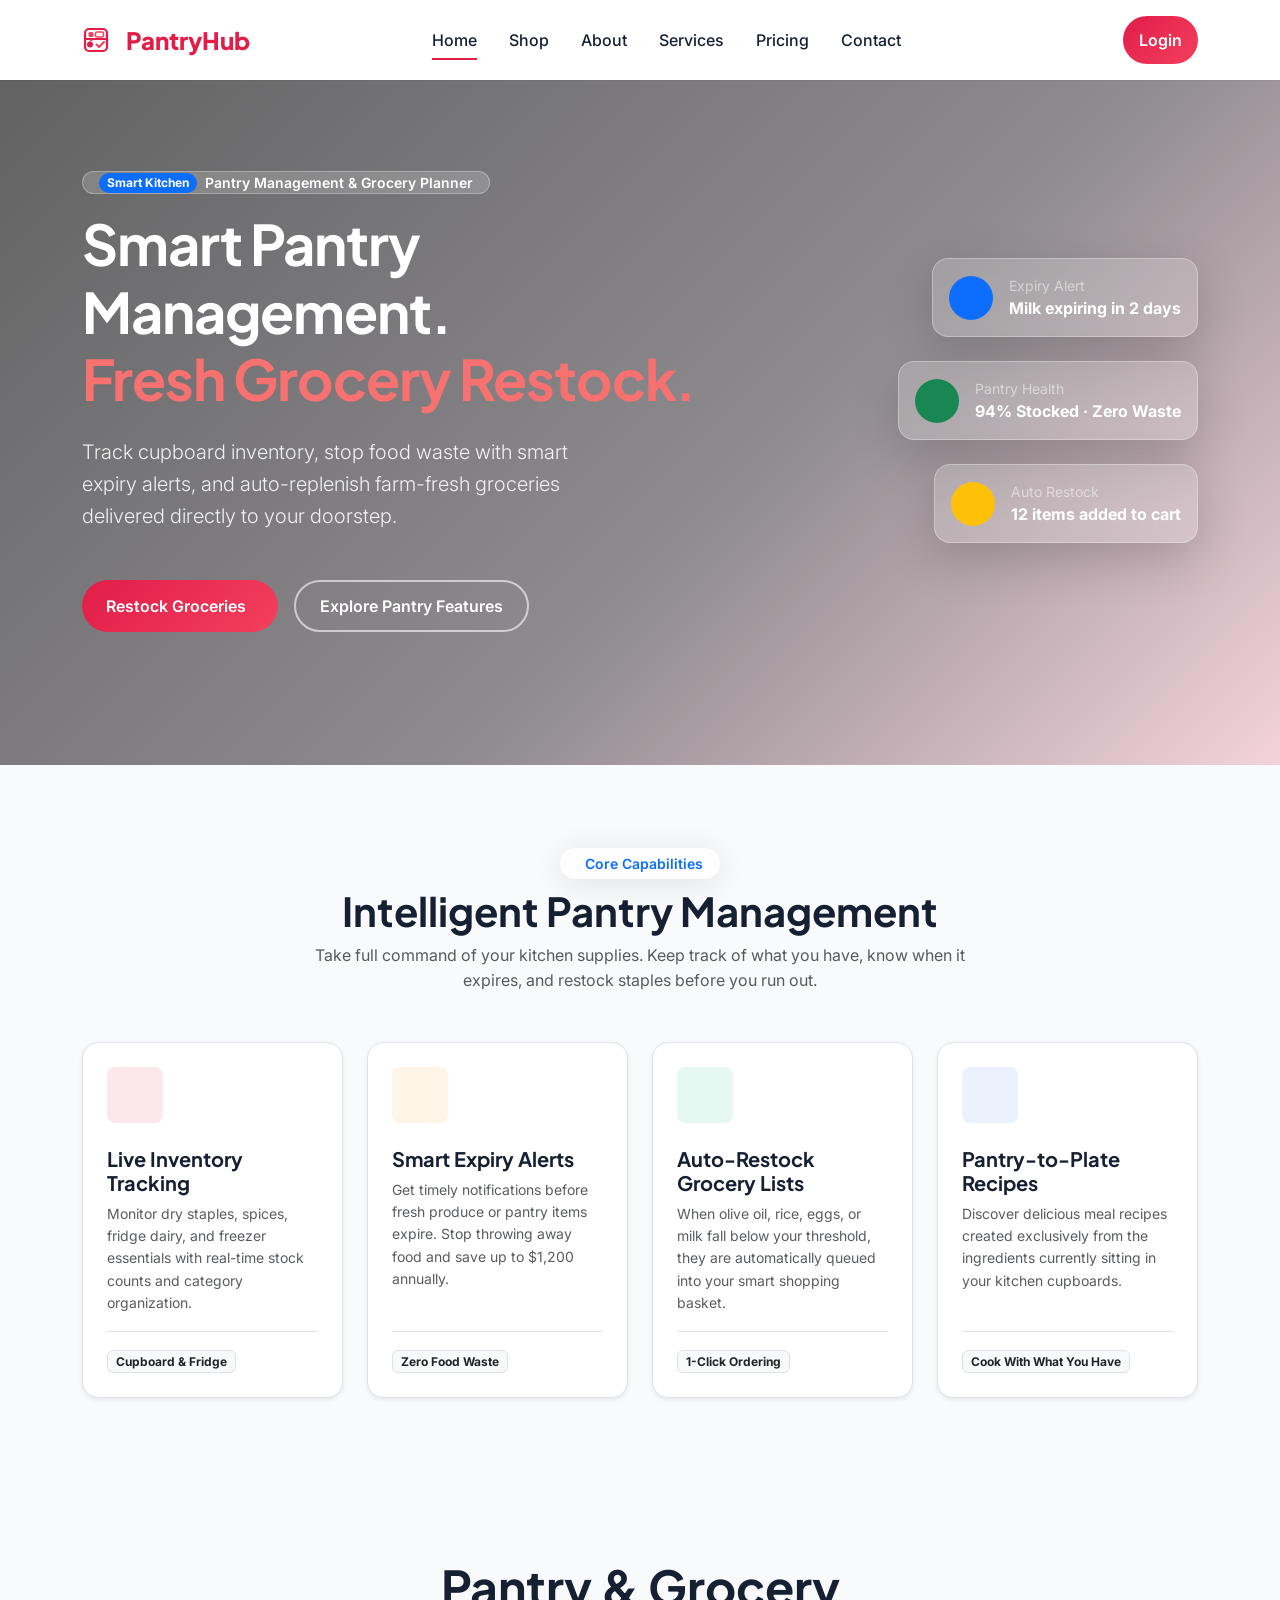
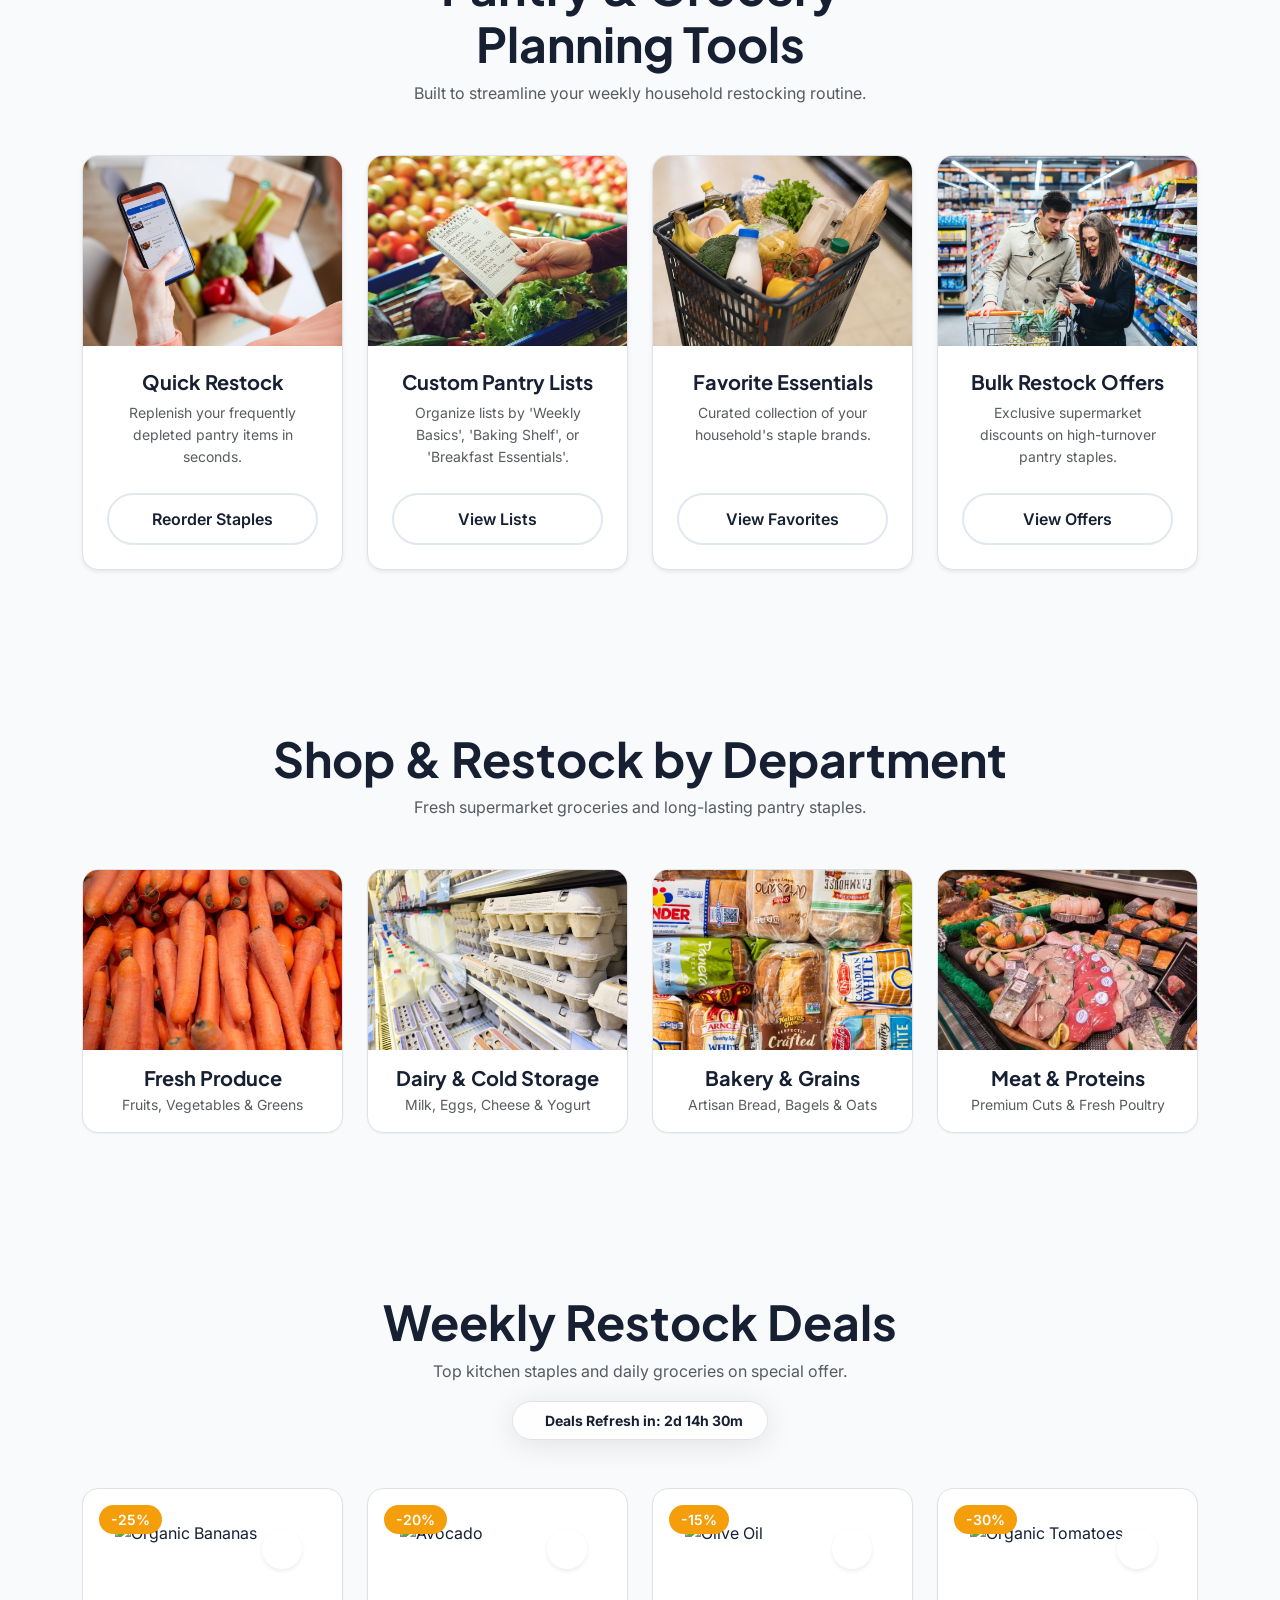
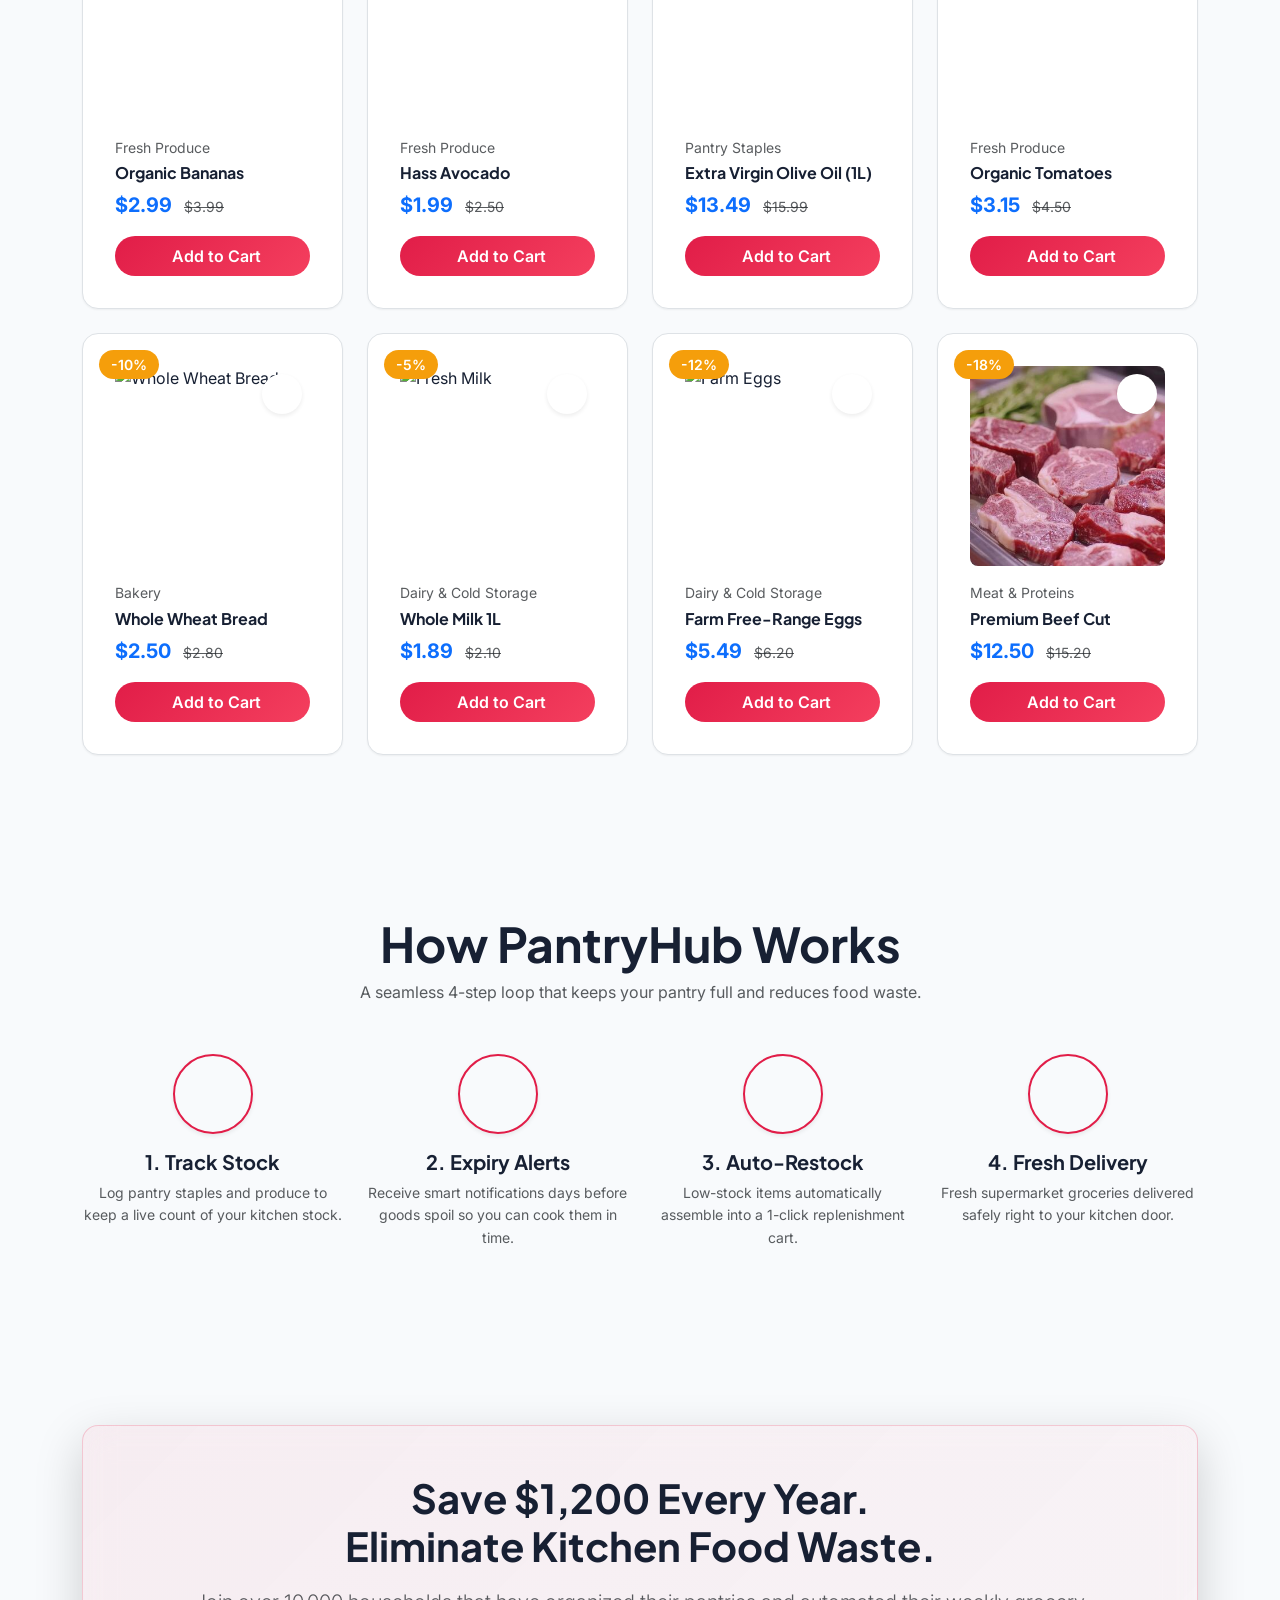
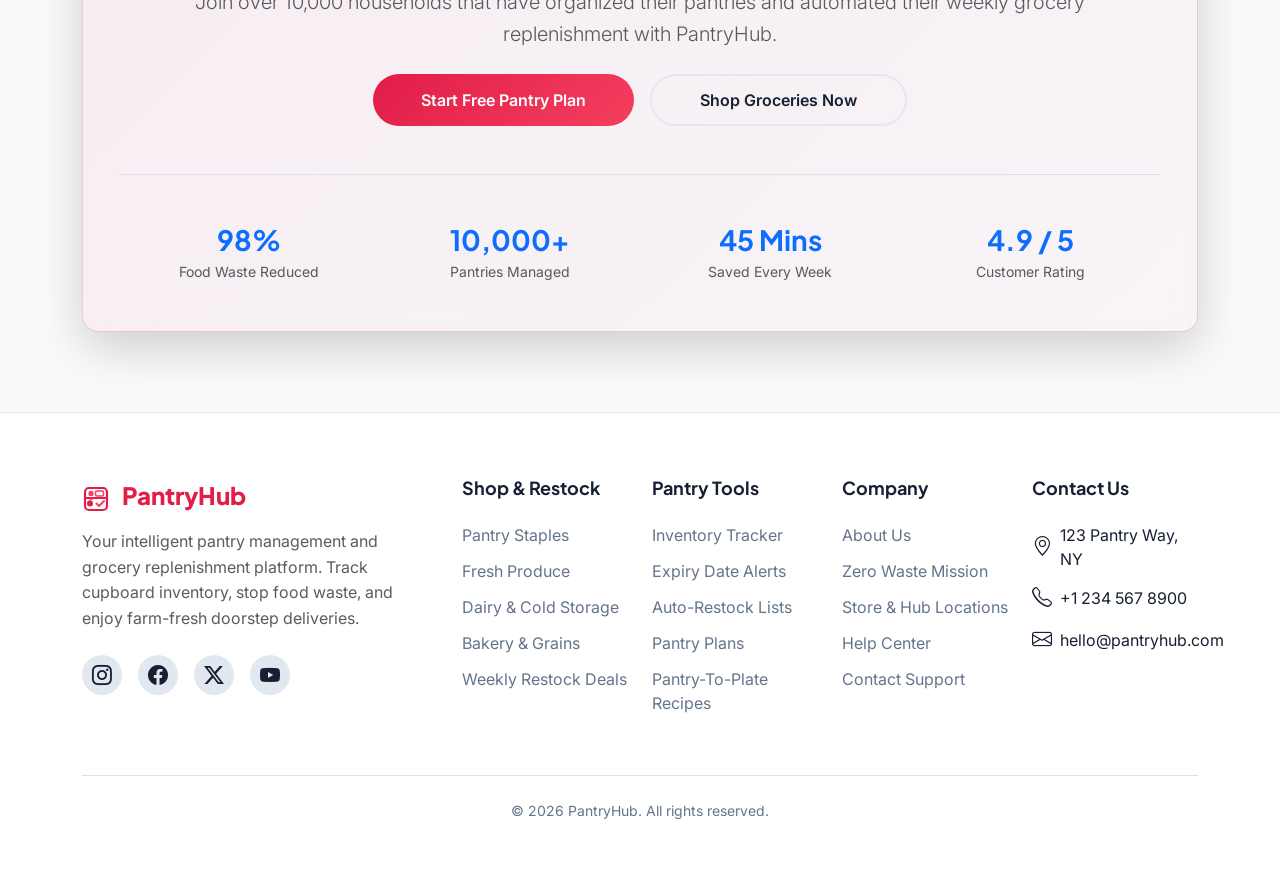
==== commit e859b564: "Fix all 7 UI issues: shop filter outline, broken pasta image, contact map, hamburger cart icon, mobi" ====
--- a/index.html
+++ b/index.html
@@ -75,11 +75,17 @@
 
     <!-- Offcanvas Mobile Menu -->
     <div class="offcanvas offcanvas-end" tabindex="-1" id="mobileMenu" aria-labelledby="mobileMenuLabel">
-        <div class="offcanvas-header justify-content-center gap-3">
-            <h5 class="offcanvas-title mb-0" id="mobileMenuLabel">Menu</h5>
-            <button type="button" class="btn-close-custom" data-bs-dismiss="offcanvas" aria-label="Close">
-                <i data-lucide="x"></i>
-            </button>
+        <div class="offcanvas-header justify-content-between align-items-center px-4 pt-3 pb-2 border-bottom border-opacity-10">
+            <h5 class="offcanvas-title mb-0 fw-bold" id="mobileMenuLabel">Menu</h5>
+            <div class="d-flex align-items-center gap-2">
+                <a href="cart.html" class="nav-icon-btn position-relative" aria-label="Cart">
+                    <i data-lucide="shopping-cart"></i>
+                    <span class="cart-badge" style="display: none;">0</span>
+                </a>
+                <button type="button" class="btn-close-custom" data-bs-dismiss="offcanvas" aria-label="Close">
+                    <i data-lucide="x"></i>
+                </button>
+            </div>
         </div>
         <div class="offcanvas-body d-flex flex-column text-center">
             <ul class="navbar-nav flex-column mb-4 align-items-center w-100">
@@ -89,6 +95,7 @@
                 <li class="nav-item"><a class="nav-link" href="services.html">Services</a></li>
                 <li class="nav-item"><a class="nav-link" href="pricing.html">Pricing</a></li>
                 <li class="nav-item"><a class="nav-link" href="contact.html">Contact</a></li>
+                <li class="nav-item"><a class="nav-link d-inline-flex align-items-center justify-content-center gap-2" href="cart.html"><i data-lucide="shopping-cart" size="18"></i> Cart</a></li>
             </ul>
             <div class="d-flex justify-content-center mb-4 w-100 px-3">
                 <a href="login.html" class="btn-primary-custom w-100 py-2">Login</a>
@@ -99,14 +106,14 @@
     <!-- MAIN CONTENT -->
     <main>
         <!-- SECTION 1: HERO -->
-        <section class="hero-section section-padding position-relative overflow-hidden" style="min-height: 90vh; display: flex; align-items: center; padding-top: 120px; background: url('https://images.unsplash.com/photo-1542838132-92c53300491e?w=1600&q=85') center center / cover no-repeat;">
+        <section class="hero-section position-relative overflow-hidden" style="min-height: 85vh; display: flex; align-items: center; padding-top: 100px; padding-bottom: 4rem; background: url('https://images.unsplash.com/photo-1542838132-92c53300491e?w=1600&q=85') center center / cover no-repeat;">
             <!-- Dark overlay for text readability -->
             <div style="position:absolute;inset:0;background:linear-gradient(135deg,rgba(0,0,0,0.62) 0%,rgba(15,5,10,0.45) 60%,rgba(225,29,72,0.18) 100%);z-index:0;"></div>
             <div class="container position-relative z-1">
                 <div class="row align-items-center">
                     <div class="col-lg-7 mb-5 mb-lg-0 text-center text-lg-start">
-                        <div class="d-inline-flex align-items-center gap-2 px-3 py-1 rounded-pill mb-3" style="background:rgba(255,255,255,0.15);backdrop-filter:blur(8px);border:1px solid rgba(255,255,255,0.25);">
-                            <span class="badge bg-primary rounded-pill px-2 py-1 small">Smart Kitchen</span>
+                        <div class="hero-tag-badge d-inline-flex flex-wrap justify-content-center align-items-center gap-2 px-3 py-1.5 rounded-pill mb-3" style="background:rgba(255,255,255,0.18);backdrop-filter:blur(8px);border:1px solid rgba(255,255,255,0.28); max-width: 100%;">
+                            <span class="badge bg-primary rounded-pill px-2.5 py-1 small">Smart Kitchen</span>
                             <span class="small fw-semibold text-white">Pantry Management &amp; Grocery Planner</span>
                         </div>
                         <h1 class="mb-4 display-4 fw-bold text-white">Smart Pantry Management.<br><span style="color:#f87171;">Fresh Grocery Restock.</span></h1>
--- a/assets/css/style.css
+++ b/assets/css/style.css
@@ -594,24 +594,41 @@
     text-align: start !important;
   }
 
-  /* One by one alignment for buttons */
-  main .d-flex.flex-wrap {
+  /* One by one alignment for buttons except shop category filters */
+  main .d-flex.flex-wrap:not(.shop-category-filters) {
     flex-direction: column !important;
     align-items: center !important;
     justify-content: center !important;
   }
 
-  main .d-flex.flex-wrap > .btn, main .d-flex.flex-wrap > a[class*="btn-"] {
+  main .d-flex.flex-wrap:not(.shop-category-filters) > .btn, 
+  main .d-flex.flex-wrap:not(.shop-category-filters) > a[class*="btn-"] {
     width: 100%;
     text-align: center;
     justify-content: center;
   }
 
+  /* Center card icon and content in pantry features section on mobile */
+  #pantry-features .card-premium {
+    text-align: center !important;
+    align-items: center !important;
+    display: flex !important;
+    flex-direction: column !important;
+  }
+  #pantry-features .card-premium .rounded-3 {
+    margin-left: auto !important;
+    margin-right: auto !important;
+  }
+  #pantry-features .card-premium .pt-3 {
+    width: 100% !important;
+    text-align: center !important;
+  }
 
   /* Fix gap in hero section for mobile view */
   .hero-section {
     min-height: auto !important;
-    padding-bottom: 2rem !important;
+    padding-top: 90px !important;
+    padding-bottom: 2.5rem !important;
   }
   
   .hero-3d-scene {
@@ -619,8 +636,50 @@
   }
 }
 
+/* Shop Category Filter Tabs for Mobile, Tablet (768), and Desktop (1024) */
+.shop-category-filters {
+  display: flex !important;
+  flex-direction: row !important;
+  flex-wrap: wrap !important;
+  justify-content: center !important;
+  align-items: center !important;
+  gap: 0.6rem !important;
+  width: 100%;
+}
+
+.shop-category-filters .shop-filter-btn {
+  width: auto !important;
+  white-space: nowrap !important;
+  flex-shrink: 0 !important;
+  font-size: 0.875rem !important;
+  padding: 0.5rem 1.15rem !important;
+  border-radius: 9999px !important;
+  transition: all 0.2s ease-in-out;
+}
+
+@media (max-width: 575.98px) {
+  .shop-category-filters {
+    gap: 0.4rem !important;
+  }
+  .shop-category-filters .shop-filter-btn {
+    font-size: 0.8rem !important;
+    padding: 0.4rem 0.85rem !important;
+  }
+}
+
 /* --- Tablet and Mobile Alignment Fixes --- */
 @media (max-width: 991.98px) {
+  .hero-section {
+    min-height: auto !important;
+    padding-top: 100px !important;
+    padding-bottom: 3.5rem !important;
+  }
+
+  .hero-tag-badge {
+    max-width: 100% !important;
+    margin-inline: auto !important;
+  }
+
   /* Keep footer section in center alignment */
   .footer-custom, footer {
     text-align: center !important;
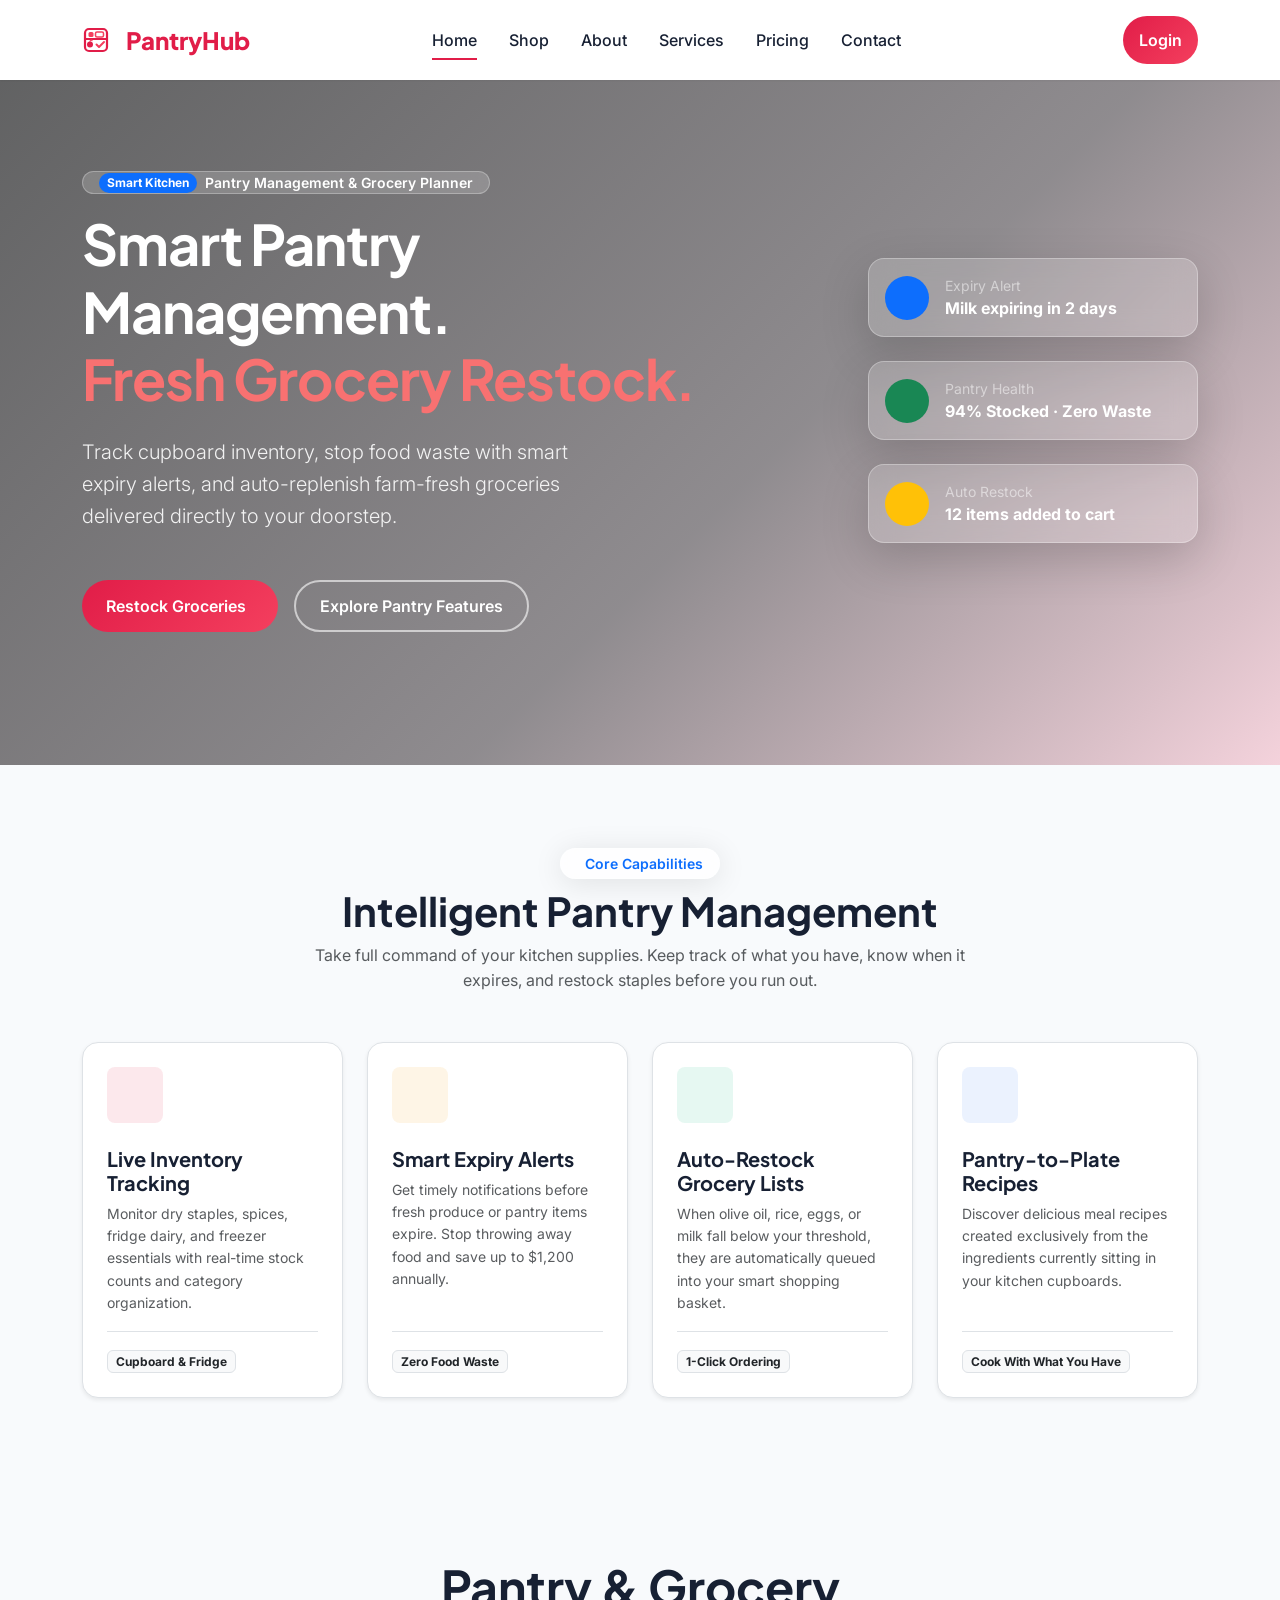
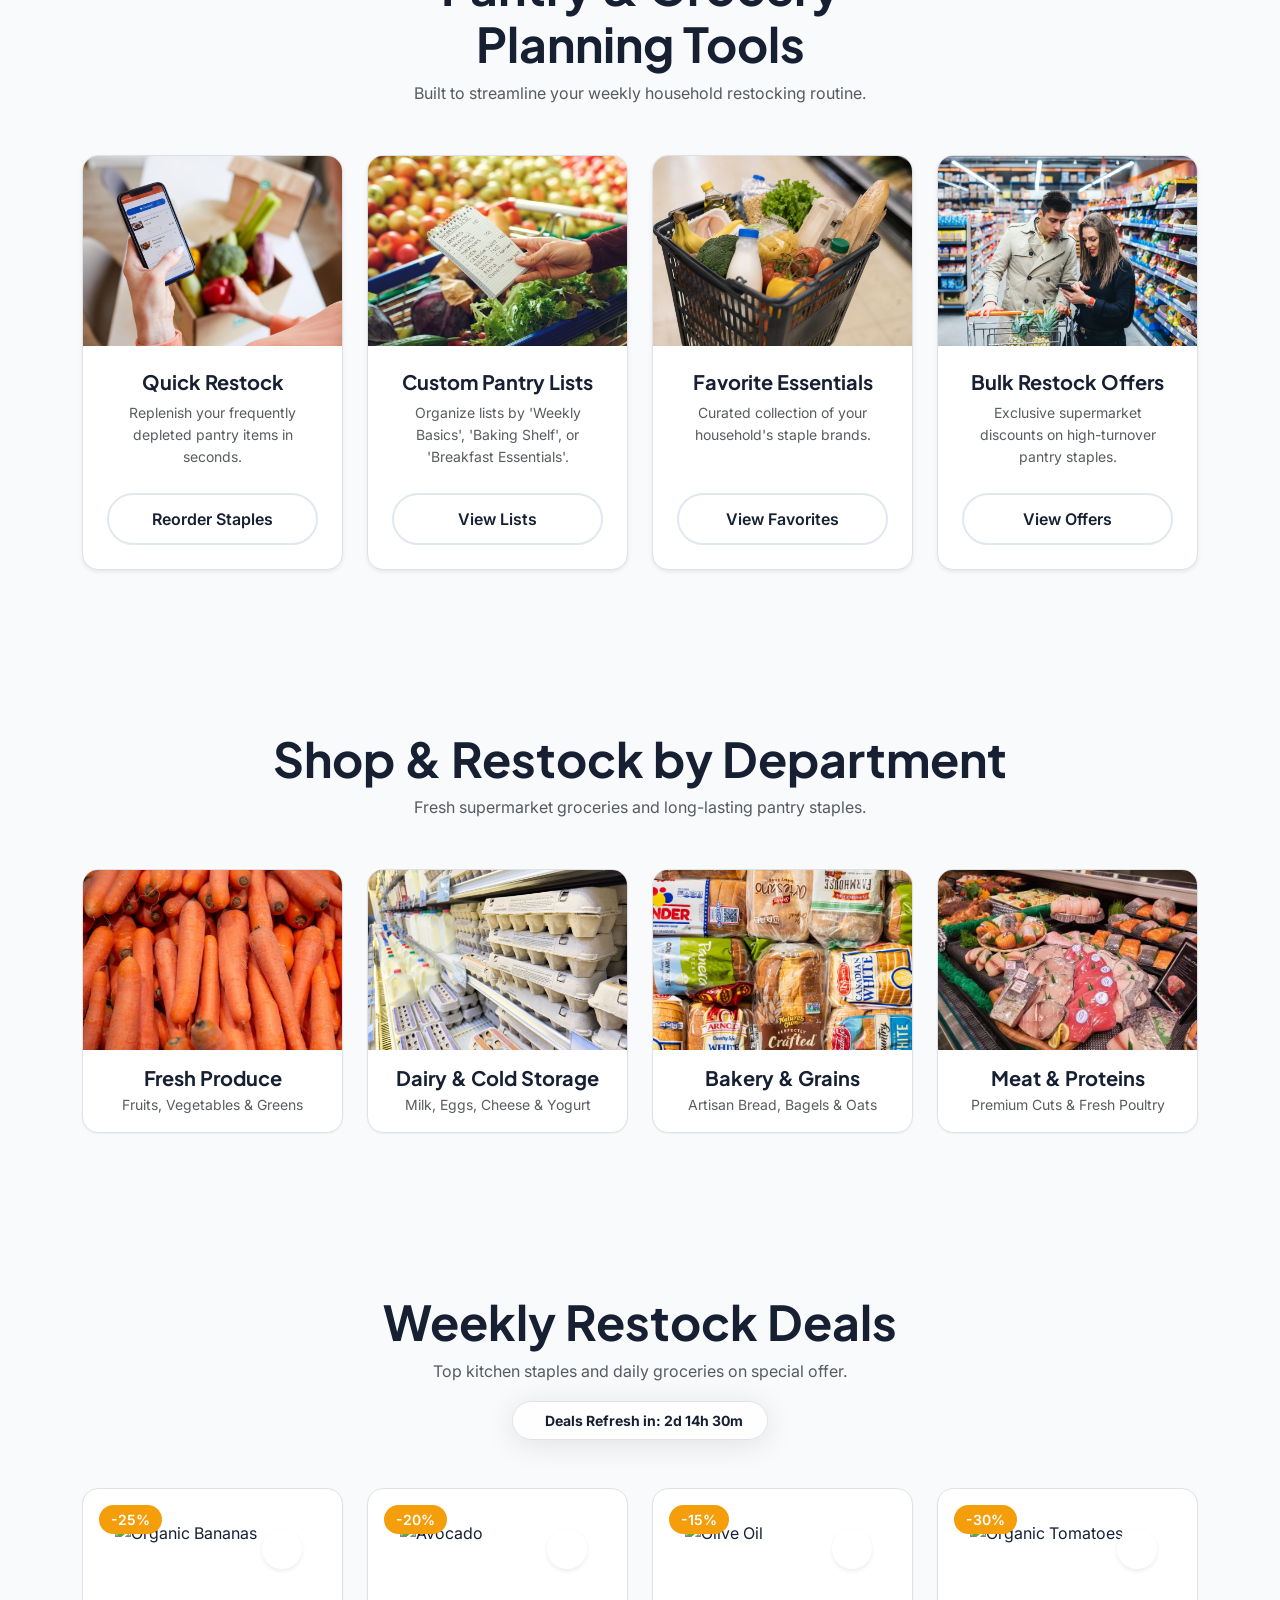
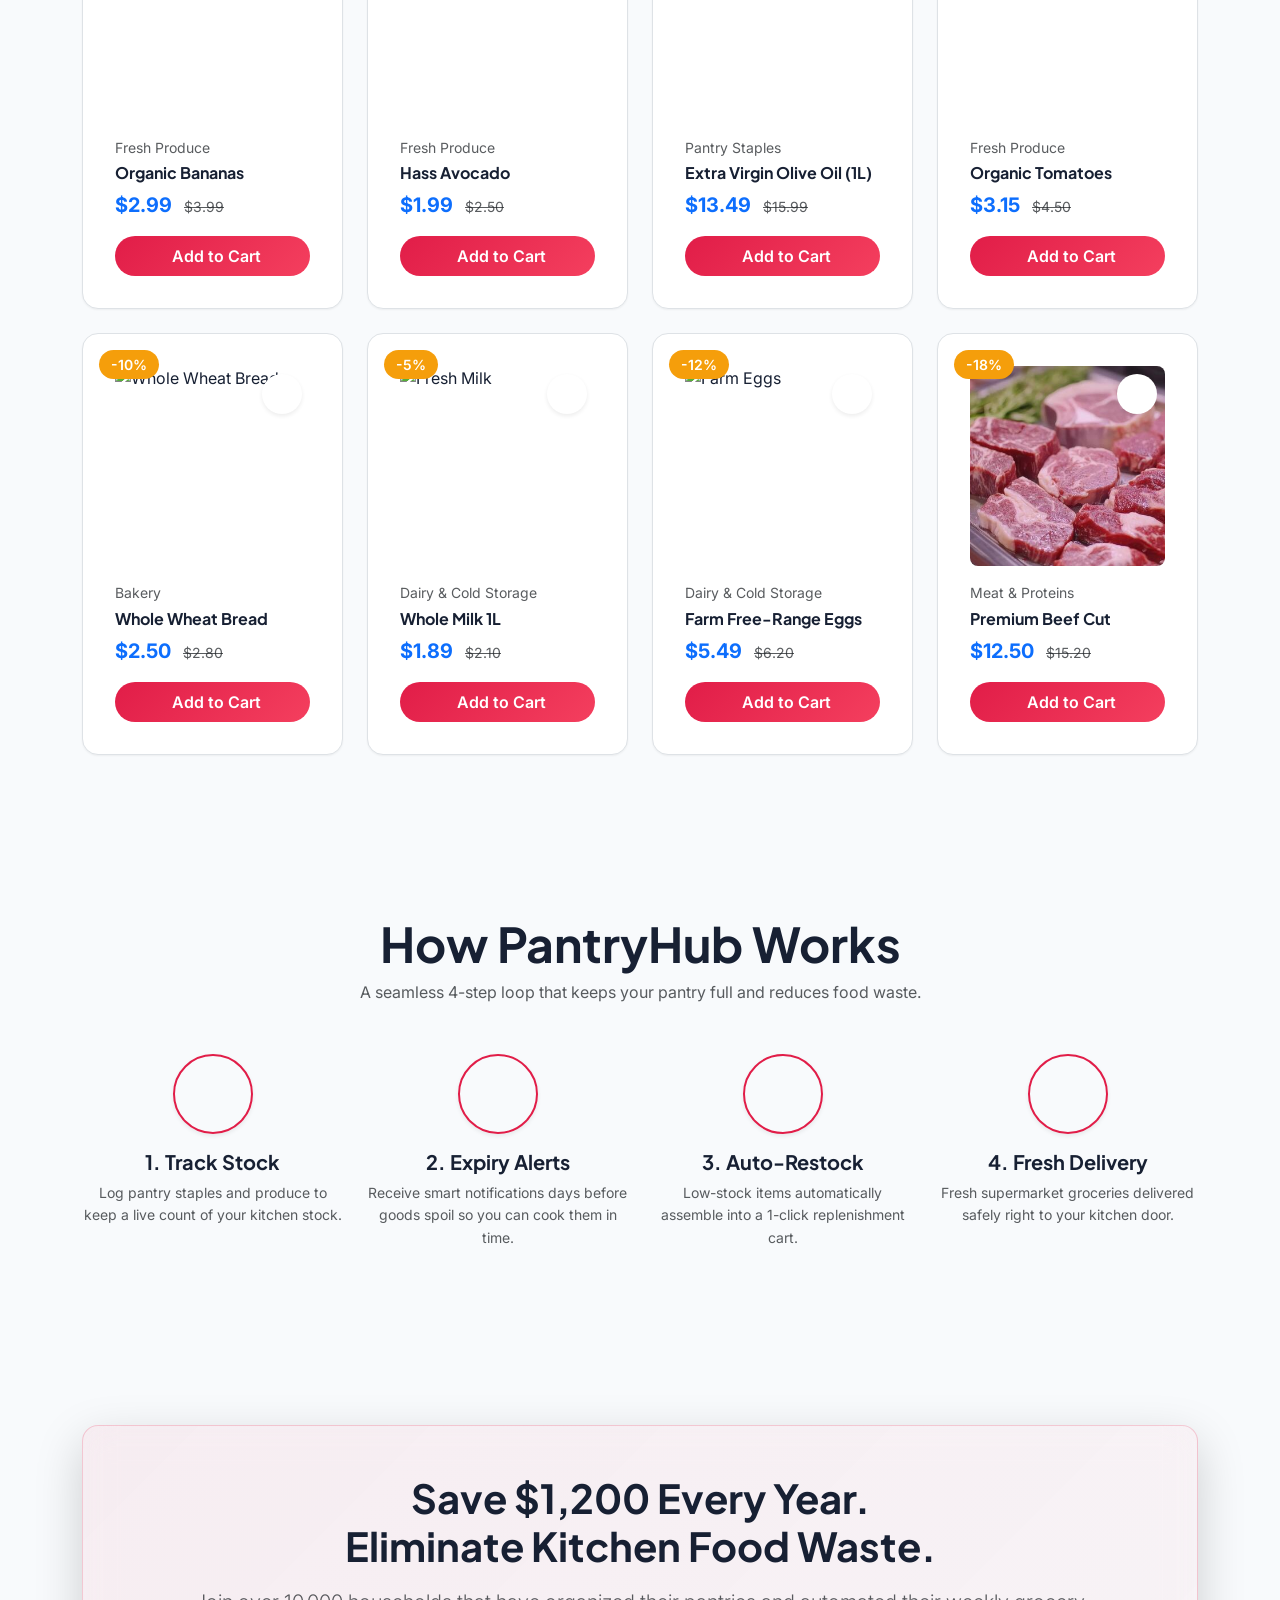
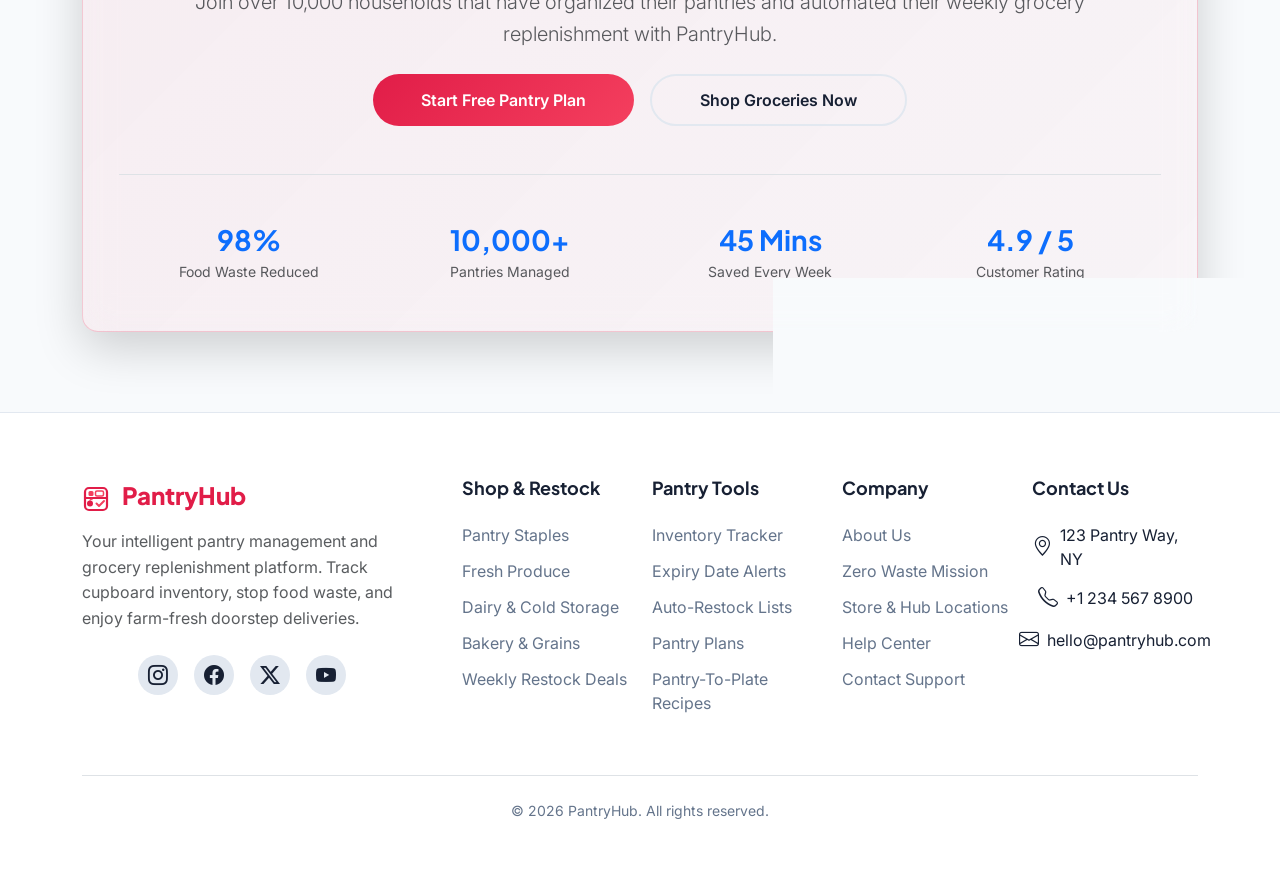
==== commit 47cefed3: "Fix hero badges tags visibility and layout on mobile and 768px tablet views" ====
--- a/index.html
+++ b/index.html
@@ -127,10 +127,10 @@
                             </a>
                         </div>
                     </div>
-                    <div class="col-lg-5 d-none d-lg-flex flex-column gap-4 align-items-end">
+                    <div class="col-12 col-lg-5 mt-4 mt-lg-0 d-flex flex-column gap-3 gap-lg-4 align-items-center align-items-lg-end hero-badges-col">
                         <!-- Floating Glass Badges over the bg image -->
-                        <div class="floating-element" style="animation-delay:0.5s;">
-                            <div style="background:rgba(255,255,255,0.18);backdrop-filter:blur(12px);border:1px solid rgba(255,255,255,0.3);" class="p-3 rounded-4 d-flex align-items-center gap-3 shadow-lg text-start">
+                        <div class="floating-element w-100 d-flex justify-content-center justify-content-lg-end" style="animation-delay:0.5s;">
+                            <div style="background:rgba(255,255,255,0.18);backdrop-filter:blur(12px);border:1px solid rgba(255,255,255,0.3); width: 100%; max-width: 330px;" class="p-3 rounded-4 d-flex align-items-center gap-3 shadow-lg text-start">
                                 <div class="bg-primary text-white rounded-circle p-2 d-flex align-items-center justify-content-center" style="width:44px;height:44px;flex-shrink:0;">
                                     <i data-lucide="bell" size="22"></i>
                                 </div>
@@ -140,8 +140,8 @@
                                 </div>
                             </div>
                         </div>
-                        <div class="floating-element" style="animation-delay:1.8s;">
-                            <div style="background:rgba(255,255,255,0.18);backdrop-filter:blur(12px);border:1px solid rgba(255,255,255,0.3);" class="p-3 rounded-4 d-flex align-items-center gap-3 shadow-lg text-start">
+                        <div class="floating-element w-100 d-flex justify-content-center justify-content-lg-end" style="animation-delay:1.8s;">
+                            <div style="background:rgba(255,255,255,0.18);backdrop-filter:blur(12px);border:1px solid rgba(255,255,255,0.3); width: 100%; max-width: 330px;" class="p-3 rounded-4 d-flex align-items-center gap-3 shadow-lg text-start">
                                 <div class="bg-success text-white rounded-circle p-2 d-flex align-items-center justify-content-center" style="width:44px;height:44px;flex-shrink:0;">
                                     <i data-lucide="check-circle" size="22"></i>
                                 </div>
@@ -151,8 +151,8 @@
                                 </div>
                             </div>
                         </div>
-                        <div class="floating-element" style="animation-delay:3s;">
-                            <div style="background:rgba(255,255,255,0.18);backdrop-filter:blur(12px);border:1px solid rgba(255,255,255,0.3);" class="p-3 rounded-4 d-flex align-items-center gap-3 shadow-lg text-start">
+                        <div class="floating-element w-100 d-flex justify-content-center justify-content-lg-end" style="animation-delay:3s;">
+                            <div style="background:rgba(255,255,255,0.18);backdrop-filter:blur(12px);border:1px solid rgba(255,255,255,0.3); width: 100%; max-width: 330px;" class="p-3 rounded-4 d-flex align-items-center gap-3 shadow-lg text-start">
                                 <div class="bg-warning text-dark rounded-circle p-2 d-flex align-items-center justify-content-center" style="width:44px;height:44px;flex-shrink:0;">
                                     <i data-lucide="shopping-cart" size="22"></i>
                                 </div>
--- a/assets/css/style.css
+++ b/assets/css/style.css
@@ -680,6 +680,48 @@
     margin-inline: auto !important;
   }
 
+  .hero-badges-col {
+    width: 100% !important;
+    z-index: 2;
+  }
+}
+
+/* 768px tablet layout for hero badges */
+@media (min-width: 576px) and (max-width: 991.98px) {
+  .hero-badges-col {
+    flex-direction: row !important;
+    flex-wrap: wrap !important;
+    justify-content: center !important;
+    gap: 1rem !important;
+  }
+  .hero-badges-col .floating-element {
+    width: auto !important;
+    display: flex !important;
+    justify-content: center !important;
+  }
+  .hero-badges-col .floating-element > div {
+    width: 290px !important;
+  }
+}
+
+/* Mobile layout for hero badges */
+@media (max-width: 575.98px) {
+  .hero-badges-col {
+    flex-direction: column !important;
+    align-items: center !important;
+    gap: 0.75rem !important;
+  }
+  .hero-badges-col .floating-element {
+    width: 100% !important;
+    display: flex !important;
+    justify-content: center !important;
+  }
+  .hero-badges-col .floating-element > div {
+    width: 100% !important;
+    max-width: 320px !important;
+  }
+}
+
   /* Keep footer section in center alignment */
   .footer-custom, footer {
     text-align: center !important;
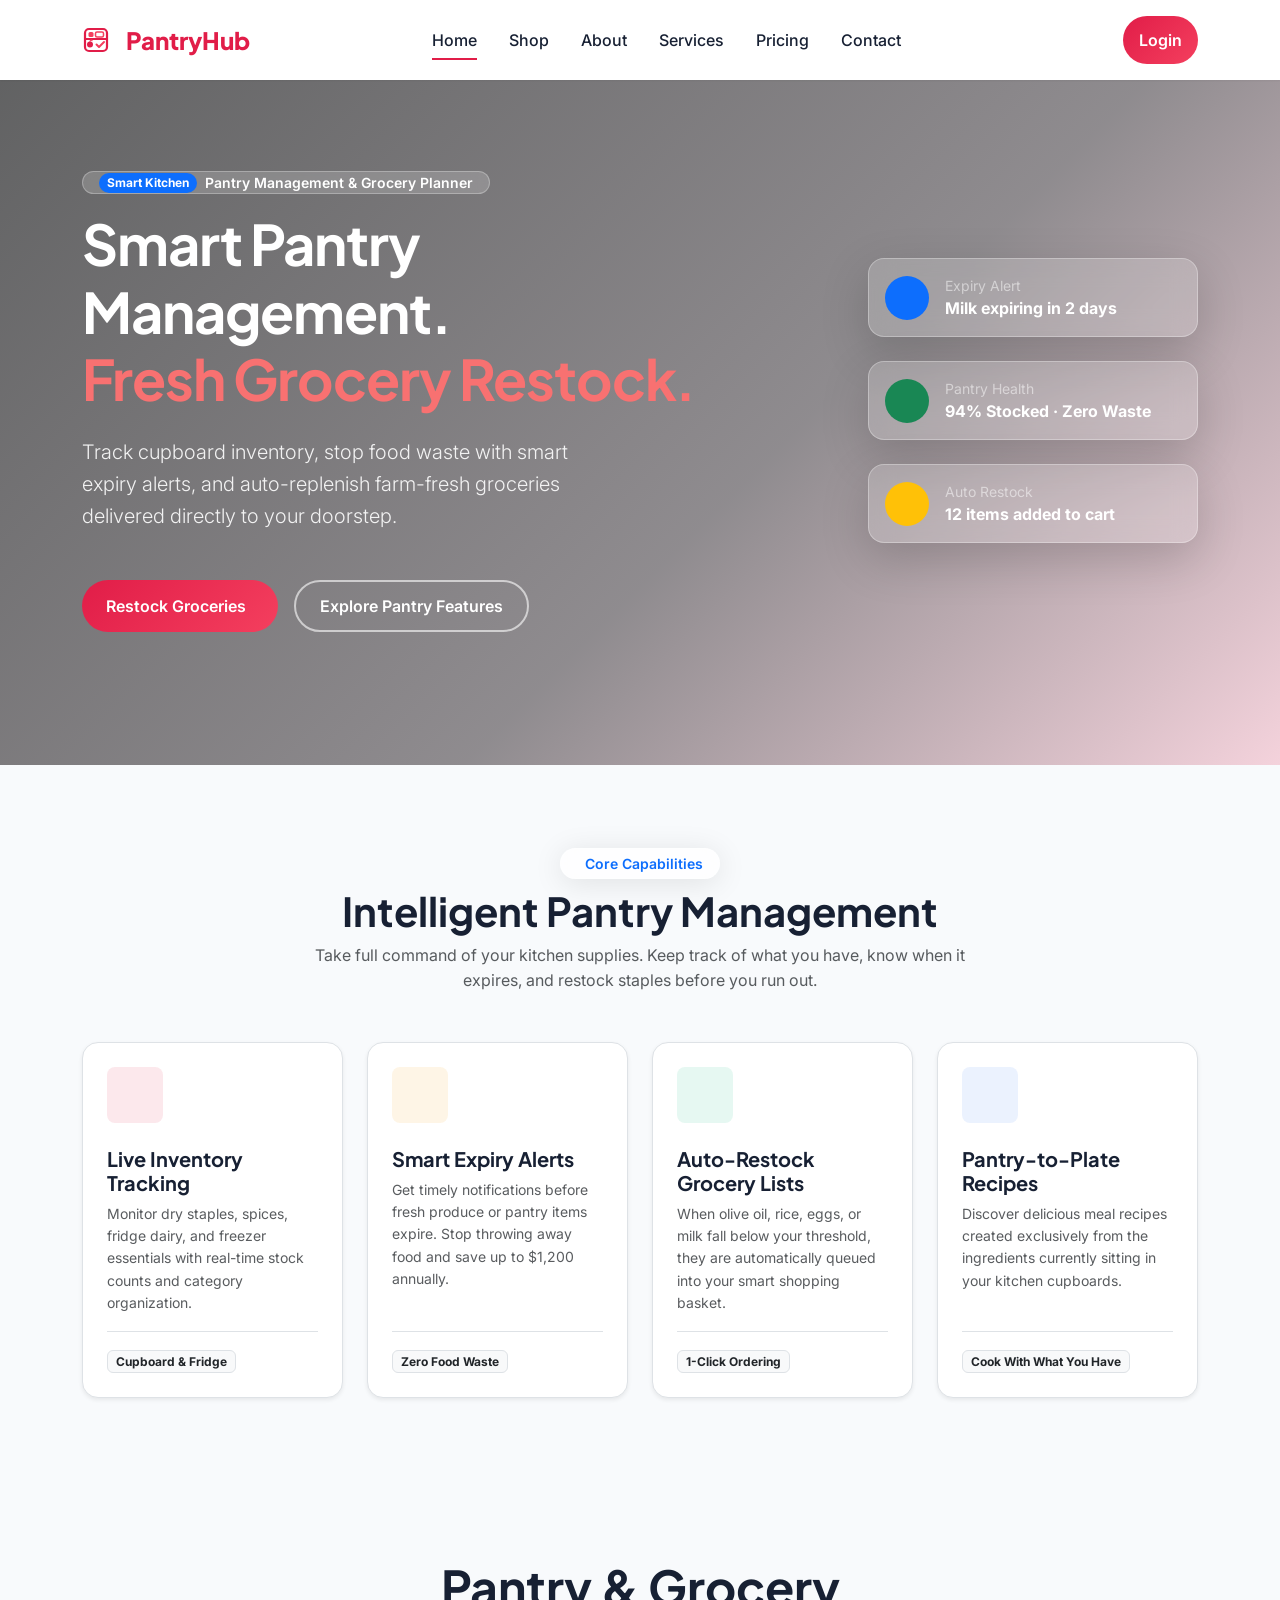
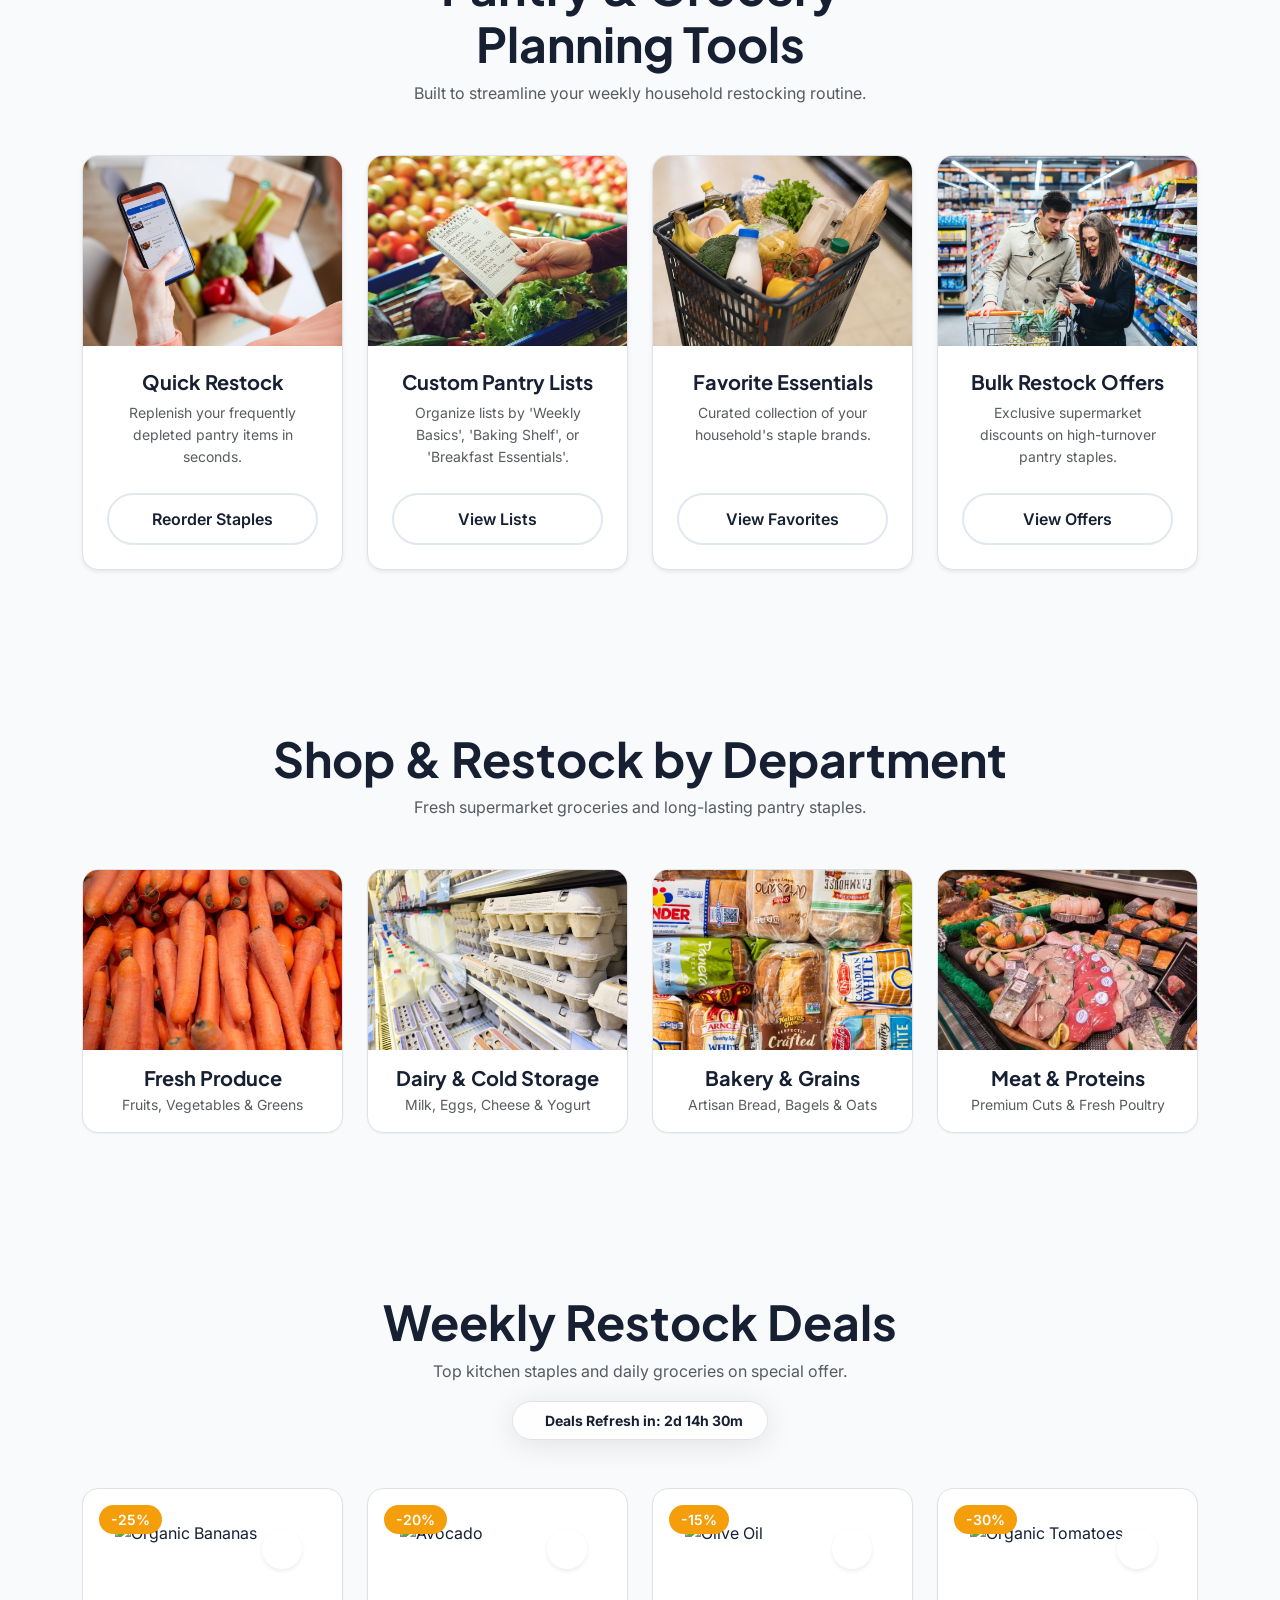
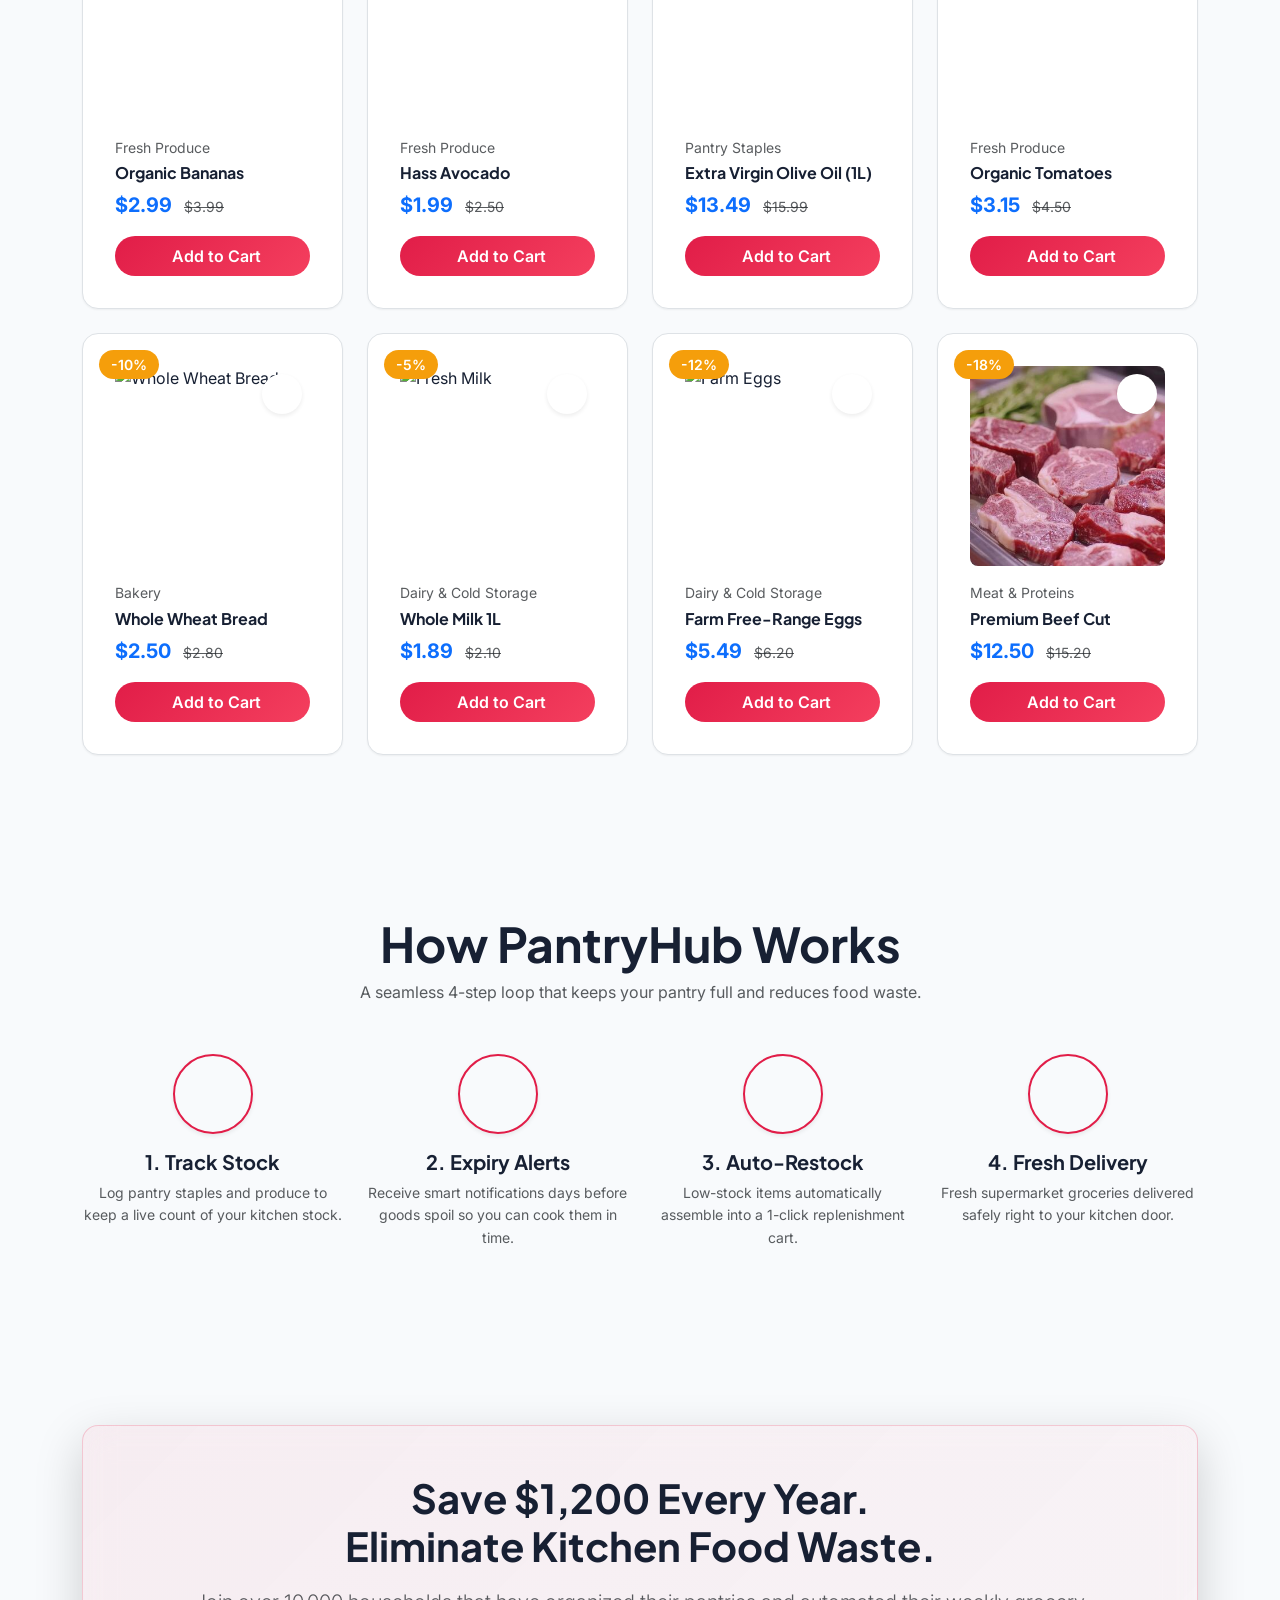
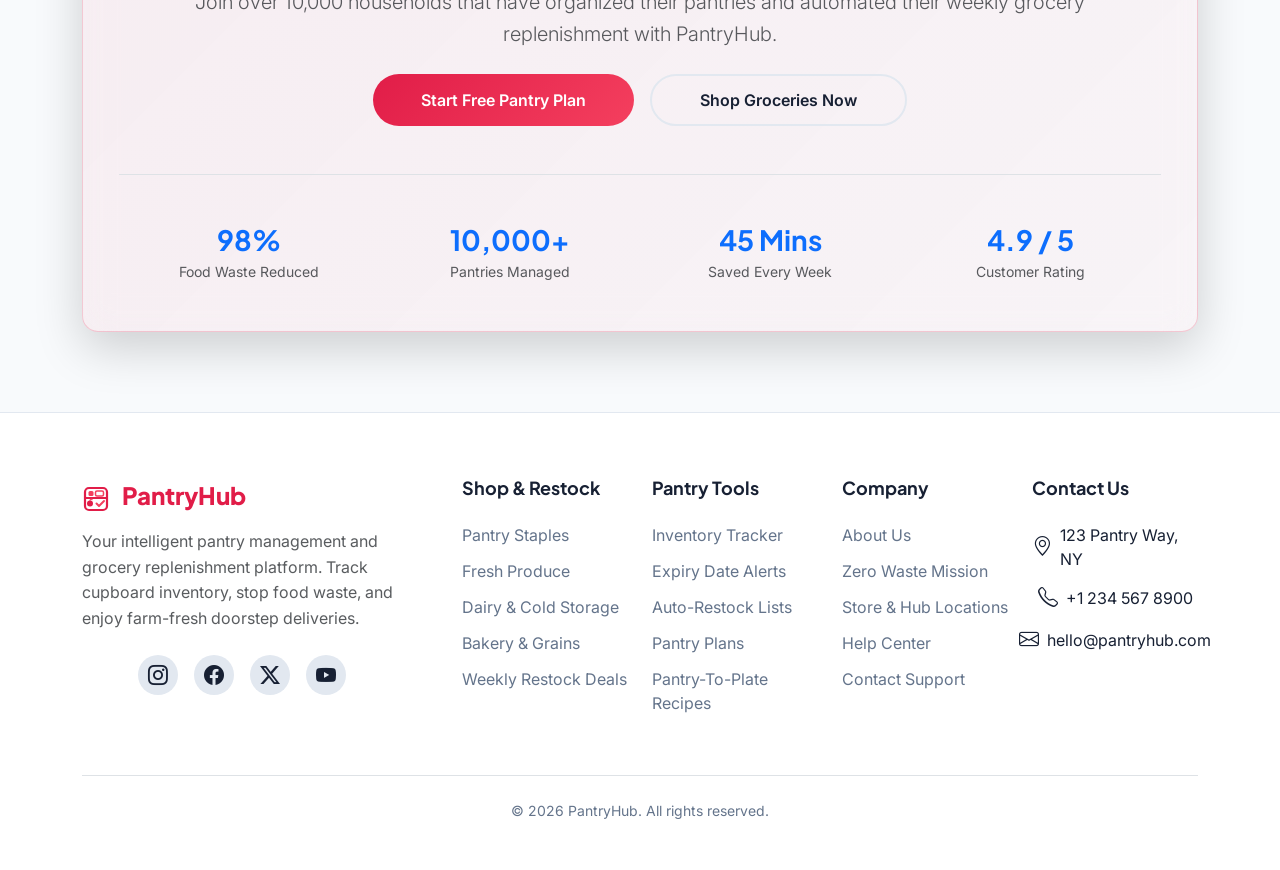
==== commit 0606435e: "Remove cart list item below contact in hamburger menu, keep cart icon in header" ====
--- a/index.html
+++ b/index.html
@@ -95,7 +95,6 @@
                 <li class="nav-item"><a class="nav-link" href="services.html">Services</a></li>
                 <li class="nav-item"><a class="nav-link" href="pricing.html">Pricing</a></li>
                 <li class="nav-item"><a class="nav-link" href="contact.html">Contact</a></li>
-                <li class="nav-item"><a class="nav-link d-inline-flex align-items-center justify-content-center gap-2" href="cart.html"><i data-lucide="shopping-cart" size="18"></i> Cart</a></li>
             </ul>
             <div class="d-flex justify-content-center mb-4 w-100 px-3">
                 <a href="login.html" class="btn-primary-custom w-100 py-2">Login</a>
